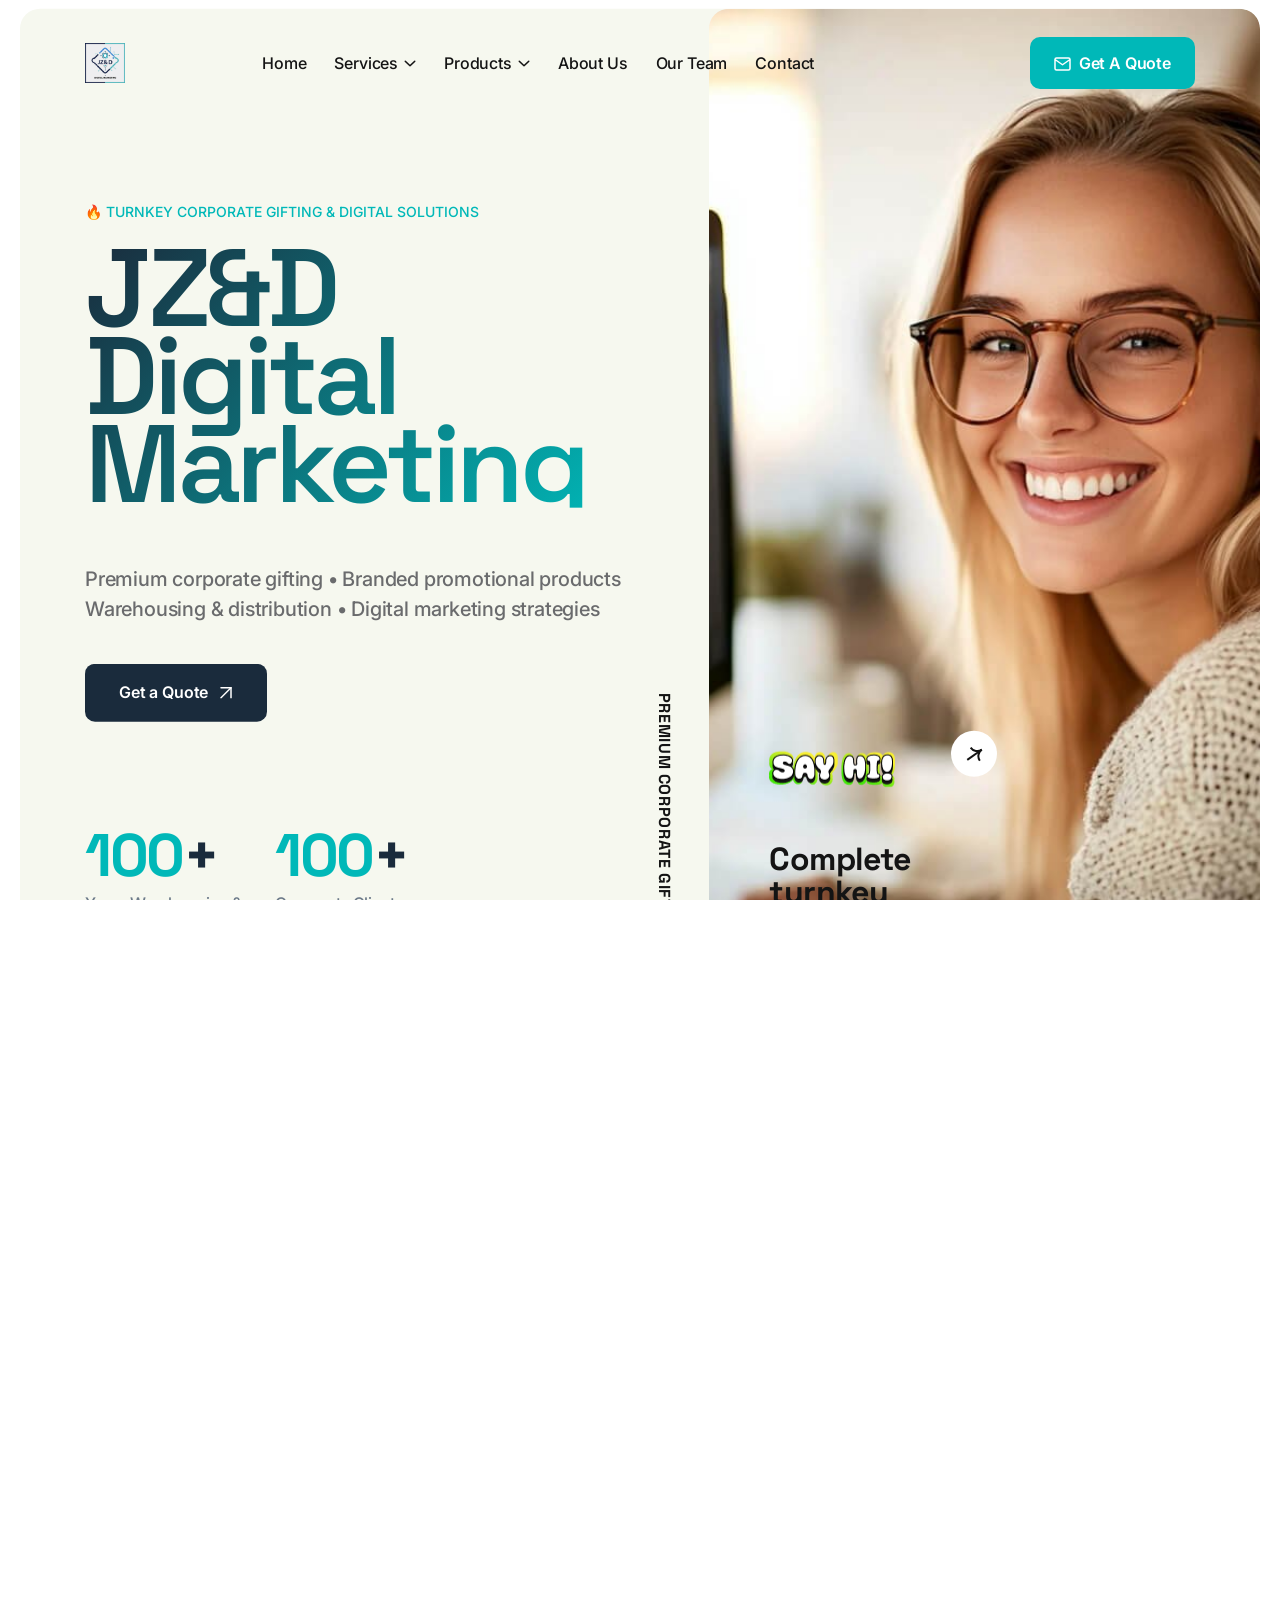
==== index.html @ aba7e771 "Initial commit - JZ&D Digital Marketing website" ====
<!DOCTYPE html>
<html class="no-js" lang="zxx">

<head>
    <meta charset="utf-8">
    <meta http-equiv="x-ua-compatible" content="ie=edge">
    <title>JZ&D Digital Marketing – Corporate Gifting & Digital Solutions</title>
    <meta name="description" content="JZ&D Digital Marketing offers turnkey corporate gifting, branded promotional products, warehousing & distribution, and digital marketing solutions. 35+ years experience serving Mastercard, BMW, Kuehne+Nagel and more.">
    <meta name="viewport" content="width=device-width, initial-scale=1">

    <!-- Place favicon.ico in the root directory -->
    <link rel="shortcut icon" type="image/x-icon" href="images/jzd-logo.jpg">

    <!-- CSS here -->
    <link rel="stylesheet" href="css/bootstrap.css">
    <link rel="stylesheet" href="css/slick.css">
    <link rel="stylesheet" href="css/swiper-bundle.css">
    <link rel="stylesheet" href="css/magnific-popup.css">
    <link rel="stylesheet" href="css/font-awesome-pro.css">
    <link rel="stylesheet" href="css/spacing.css">
    <link rel="stylesheet" href="css/atropos.min.css">
    <link rel="stylesheet" href="css/main.css">
    <!-- CSS here -->

   <style>
    /* JZ&D Brand Colors - Updated March 2026 */
    :root {
        --jzd-navy: #1A2B3C;
        --jzd-cyan: #00B8B8;
        --jzd-blue: #2B6F9E;
        --jzd-offwhite: #F5F8FA;
        --jzd-dark-navy: #0F1A24;
        --jzd-dark-teal: #006D77;
    }
    
    .dgm-why-icon span.display-4 {
        font-size: 3rem;
        color: var(--jzd-cyan) !important;
    }
    .dgm-process-number {
        background: linear-gradient(135deg, var(--jzd-navy) 0%, var(--jzd-cyan) 100%) !important;
        color: white !important;
        font-weight: bold;
    }
    .alert-light {
        background-color: var(--jzd-offwhite) !important;
        border-left: 4px solid var(--jzd-cyan) !important;
    }
    .text-primary {
        color: var(--jzd-cyan) !important;
    }
    .bg-primary {
        background: linear-gradient(135deg, var(--jzd-navy) 0%, var(--jzd-cyan) 100%) !important;
    }
    .team-contact {
        font-size: 0.9rem;
        color: var(--jzd-cyan) !important;
        font-weight: 500;
    }
    .jessie-highlight {
        border-left: 4px solid var(--jzd-cyan);
        padding-left: 1rem;
    }
    .badge.bg-primary {
        background: var(--jzd-cyan) !important;
        color: white !important;
    }
    .dgm-process-number span.h4 {
        color: white !important;
    }
</style>
</head>

<body class="tp-magic-cursor">

    <!-- Begin magic cursor -->
    <div id="magic-cursor">
        <div id="ball"></div>
    </div>
    <!-- End magic cursor -->

    <!-- preloader -->
    <!-- <div id="preloader">
        <div class="preloader">
            <span></span>
            <span></span>
        </div>
    </div> -->
    <!-- preloader end  -->

    <!-- back to top start -->
    <div class="back-to-top-wrapper">
        <button id="back_to_top" type="button" class="back-to-top-btn">
            <svg width="12" height="7" viewBox="0 0 12 7" fill="none" xmlns="http://www.w3.org/2000/svg">
                <path d="M11 6L6 1L1 6" stroke="currentColor" stroke-width="1.5" stroke-linecap="round" stroke-linejoin="round"></path>
            </svg>
        </button>
    </div>
    <!-- back to top end -->

    <!-- tp-offcanvus-area-start -->
    <div class="tp-offcanvas-area">
        <div class="tp-offcanvas-wrapper">
            <div class="tp-offcanvas-top d-flex align-items-center justify-content-between">
                <div class="tp-offcanvas-logo">
                    <a href="index.html">
                        <img class="logo-1" data-width="120" src="images/jzd-logo.jpg" alt="JZ&D Digital Marketing">
                        <img class="logo-2" data-width="120" src="images/jzd-logo.jpg" alt="JZ&D Digital Marketing">
                    </a>
                </div>
                <div class="tp-offcanvas-close">
                    <button class="tp-offcanvas-close-btn">
                        <svg width="37" height="38" viewBox="0 0 37 38" fill="none" xmlns="http://www.w3.org/2000/svg">
                            <path d="M9.19141 9.80762L27.5762 28.1924" stroke="currentColor" stroke-width="1.5" stroke-linecap="round" stroke-linejoin="round"></path>
                            <path d="M9.19141 28.1924L27.5762 9.80761" stroke="currentColor" stroke-width="1.5" stroke-linecap="round" stroke-linejoin="round"></path>
                        </svg>
                    </button>
                </div>
            </div>
            <div class="tp-offcanvas-main">
                <div class="tp-offcanvas-content d-none d-xl-block">
                    <h3 class="tp-offcanvas-title">Hello There!</h3>
                    <p>Welcome to JZ&D Digital Marketing – Your trusted partner for corporate gifting and digital solutions.</p>
                </div>
                <div class="tp-offcanvas-menu d-xl-none">
                    <nav></nav>
                </div>
                <div class="tp-offcanvas-gallery d-none d-xl-block">
                    <div class="row gx-2">
                        <div class="col-md-3 col-3">
                            <div class="tp-offcanvas-gallery-img fix">
                                <a class="popup-image" href="assets/img/offcanvas/offcanvas-1.jpg"><img src="images/offcanvas-1.jpg" alt=""></a>
                            </div>
                        </div>
                        <div class="col-md-3 col-3">
                            <div class="tp-offcanvas-gallery-img fix">
                                <a class="popup-image" href="assets/img/offcanvas/offcanvas-2.jpg"><img src="images/offcanvas-2.jpg" alt=""></a>
                            </div>
                        </div>
                        <div class="col-md-3 col-3">
                            <div class="tp-offcanvas-gallery-img fix">
                                <a class="popup-image" href="assets/img/offcanvas/offcanvas-3.jpg"><img src="images/offcanvas-3.jpg" alt=""></a>
                            </div>
                        </div>
                        <div class="col-md-3 col-3">
                            <div class="tp-offcanvas-gallery-img fix">
                                <a class="popup-image" href="assets/img/offcanvas/offcanvas-4.jpg"><img src="images/offcanvas-4.jpg" alt=""></a>
                            </div>
                        </div>
                    </div>
                </div>
                <div class="tp-offcanvas-contact">
                    <h3 class="tp-offcanvas-title sm">Contact Information</h3>
                    <ul>
                        <li><a href="tel:0764751443">Jessie Naidoo (Director): 076 475 1443</a></li>
                        <li><a href="tel:0680519853">Humza (Operations): 068 051 9853</a></li>
                        <li><a href="mailto:jzanddmarketing@gmail.com">jzanddmarketing@gmail.com</a></li>
                        <li><a href="mailto:jessien1965@gmail.com">jessien1965@gmail.com</a></li>
                    </ul>
                </div>
                <div class="tp-offcanvas-social">
                    <h3 class="tp-offcanvas-title sm">Follow Us</h3>
                    <ul>
                        <li>
                            <a href="#">
                                <svg width="16" height="16" viewBox="0 0 16 16" fill="none" xmlns="http://www.w3.org/2000/svg">
                                    <path d="M11.25 1.5H4.75C2.95507 1.5 1.5 2.95507 1.5 4.75V11.25C1.5 13.0449 2.95507 14.5 4.75 14.5H11.25C13.0449 14.5 14.5 13.0449 14.5 11.25V4.75C14.5 2.95507 13.0449 1.5 11.25 1.5Z" stroke="currentColor" stroke-width="1.5" stroke-linecap="round" stroke-linejoin="round"></path>
                                    <path d="M10.6016 7.5907C10.6818 8.13166 10.5894 8.68414 10.3375 9.16955C10.0856 9.65497 9.68711 10.0486 9.19862 10.2945C8.71014 10.5404 8.15656 10.6259 7.61663 10.5391C7.0767 10.4522 6.57791 10.1972 6.19121 9.81055C5.80451 9.42385 5.54959 8.92506 5.46271 8.38513C5.37583 7.8452 5.46141 7.29163 5.70728 6.80314C5.95315 6.31465 6.34679 5.91613 6.83221 5.66425C7.31763 5.41238 7.87011 5.31998 8.41107 5.4002C8.96287 5.48202 9.47372 5.73915 9.86817 6.1336C10.2626 6.52804 10.5197 7.0389 10.6016 7.5907Z" stroke="currentColor" stroke-width="1.5" stroke-linecap="round" stroke-linejoin="round"></path>
                                    <path d="M11.5742 4.42578H11.5842" stroke="currentColor" stroke-width="1.5" stroke-linecap="round" stroke-linejoin="round"></path>
                                </svg>
                            </a>
                        </li>
                        <li>
                            <a href="#">
                                <svg width="18" height="18" viewBox="0 0 18 18" fill="none" xmlns="http://www.w3.org/2000/svg">
                                    <path d="M2.50589 12.7494C4.57662 16.336 9.16278 17.5648 12.7494 15.4941C14.2113 14.65 15.2816 13.388 15.8962 11.9461C16.7895 9.85066 16.7208 7.37526 15.4941 5.25063C14.2674 3.12599 12.1581 1.82872 9.89669 1.55462C8.34063 1.366 6.71259 1.66183 5.25063 2.50589C1.66403 4.57662 0.435172 9.16278 2.50589 12.7494Z" stroke="currentColor" stroke-width="1.5"></path>
                                    <path d="M12.7127 15.4292C12.7127 15.4292 12.0086 10.4867 10.5011 7.87559C8.99362 5.26451 5.28935 2.57155 5.28935 2.57155M5.68449 15.6124C6.79553 12.2606 12.34 8.54524 16.3975 9.43537M12.311 2.4082C11.1953 5.72344 5.75732 9.38453 1.71875 8.58915" stroke="currentColor" stroke-width="1.5" stroke-linecap="round"></path>
                                </svg>
                            </a>
                        </li>
                        <li>
                            <a href="#">
                                <svg width="18" height="11" viewBox="0 0 18 11" fill="none" xmlns="http://www.w3.org/2000/svg">
                                    <path d="M1 5.5715H6.33342C7.62867 5.5715 8.61917 6.56199 8.61917 7.85725C8.61917 9.15251 7.62867 10.143 6.33342 10.143H1.76192C1.30477 10.143 1 9.83823 1 9.38108V1.76192C1 1.30477 1.30477 1 1.76192 1H5.5715C6.86676 1 7.85725 1.99049 7.85725 3.28575C7.85725 4.58101 6.86676 5.5715 5.5715 5.5715H1Z" stroke="currentColor" stroke-width="1.5" stroke-miterlimit="10"></path>
                                    <path d="M10.9062 7.09454H17.0016C17.0016 5.41832 15.6301 4.04688 13.9539 4.04688C12.2777 4.04688 10.9062 5.41832 10.9062 7.09454ZM10.9062 7.09454C10.9062 8.77076 12.2777 10.1422 13.9539 10.1422H15.2492" stroke="currentColor" stroke-width="1.5" stroke-miterlimit="10" stroke-linecap="round" stroke-linejoin="round"></path>
                                    <path d="M16.1125 1.44434H11.668" stroke="currentColor" stroke-width="1.2" stroke-miterlimit="10" stroke-linecap="round" stroke-linejoin="round"></path>
                                </svg>
                            </a>
                        </li>
                        <li>
                            <a href="#">
                                <svg width="18" height="14" viewBox="0 0 18 14" fill="none" xmlns="http://www.w3.org/2000/svg">
                                    <path d="M12.75 13H5.25C3 13 1.5 11.5 1.5 9.25V4.75C1.5 2.5 3 1 5.25 1H12.75C15 1 16.5 2.5 16.5 4.75V9.25C16.5 11.5 15 13 12.75 13Z" stroke="currentColor" stroke-width="1.5" stroke-miterlimit="10" stroke-linecap="round" stroke-linejoin="round"></path>
                                    <path d="M8.70676 5.14837L10.8006 6.40465C11.5543 6.90716 11.5543 7.66093 10.8006 8.16344L8.70676 9.41972C7.86923 9.92224 7.19922 9.50348 7.19922 8.5822V6.06964C7.19922 4.98086 7.86923 4.64585 8.70676 5.14837Z" fill="currentColor"></path>
                                </svg>
                            </a>
                        </li>
                    </ul>
                </div>
            </div>
        </div>
    </div>
    <div class="body-overlay"></div>
    <!-- tp-offcanvus-area-end -->

    <header>
        <!-- header area start -->
        <div id="header-sticky" class="tp-header-area tp-header-ptb tp-header-blur sticky-white-bg header-transparent tp-header-3-style">
            <div class="container container-1750">
                <div class="row align-items-center">
                    <div class="col-xl-1 col-lg-5 col-5">
                        <div class="tp-header-logo">
                            <a href="index.html"><img data-width="120" src="images/jzd-logo.jpg" alt="JZ&D Digital Marketing"></a>
                        </div>
                    </div>
                    <div class="col-xl-11 col-lg-7 col-7">
                        <div class="tp-header-box d-flex align-items-center justify-content-end justify-content-xl-between">
                            <div class="tp-header-menu tp-header-dropdown dropdown-white-bg d-none d-xl-flex">
                                <nav class="tp-mobile-menu-active">
                            <ul>
    <li class="">
        <a href="index.html">Home</a>
    </li>
    <li class="has-dropdown">
        <a href="services.html">Services</a>  <!-- Changed from # to services.html -->
        <ul class="tp-submenu submenu">
            <li><a href="services.html#corporate-gifting">Corporate Gifting</a></li>
            <li><a href="services.html#branded-merchandise">Custom Branded Merchandise</a></li>
            <li><a href="services.html#warehousing">Warehousing & Distribution</a></li>
            <li><a href="services.html#digital-marketing">Digital Marketing</a></li>
        </ul>
    </li>
    <li class="has-dropdown">
        <a href="products.html">Products</a>  <!-- Changed from # to products.html -->
        <ul class="tp-submenu submenu">
            <li><a href="products.html">Corporate Gift Hampers</a></li>
            <li><a href="products.html">Branded Promotional Products</a></li>
            <li><a href="products.html">Employee Appreciation Gifts</a></li>
            <li><a href="products.html">Conference & Events Gifts</a></li>
            <li><a href="products.html">Holiday Corporate Gifts</a></li>
            <li><a href="products.html">Executive Gifts</a></li>
        </ul>
    </li>
    <li class="">
        <a href="about.html">About Us</a>  <!-- Changed from # to about.html -->
    </li>
    <li class="">
        <a href="team.html">Our Team</a>  <!-- Changed from # to team.html -->
    </li>
    <li class="">
        <a href="contact.html">Contact</a>  <!-- Changed from # to contact.html -->
    </li>
</ul>
                                </nav>
                            </div>
                            <div class="tp-header-btn d-none d-md-flex">
                                <a class="tp-btn-yellow-green green-solid" href="#contact">
                                    <i>
                                        <svg width="17" height="14" viewBox="0 0 17 14" fill="none" xmlns="http://www.w3.org/2000/svg">
                                            <path d="M16 2.5C16 1.675 15.325 1 14.5 1H2.5C1.675 1 1 1.675 1 2.5M16 2.5V11.5C16 12.325 15.325 13 14.5 13H2.5C1.675 13 1 12.325 1 11.5V2.5M16 2.5L8.5 7.75L1 2.5" stroke="currentcolor" stroke-width="1.5" stroke-linecap="round" stroke-linejoin="round"></path>
                                        </svg>
                                    </i>
                                    <span>
                                        <span class="text-1">Get a Quote</span>
                                        <span class="text-2">Get a Quote</span>
                                    </span>
                                </a>
                            </div>
                            <div class="tp-header-bar ml-15 d-xl-none">
                                <button class="tp-offcanvas-open-btn">
                                    <i></i>
                                    <i></i>
                                    <i></i>
                                </button>
                            </div>
                        </div>
                    </div>
                </div>
            </div>
        </div>
        <!-- header area end -->
    </header>

    <div id="smooth-wrapper">
        <div id="smooth-content" class="body-padding">

            <main>

                <!-- hero area start -->
                <div class="dgm-hero-top pt-20">
                    <div class="dgm-hero-ptb grey-bg-2 fix z-index-1 p-relative">
                        <div class="dgm-hero-bg" data-background="assets/img/home-03/hero/hero-bg-shape.png"></div>
                        <div class="dgm-hero-rotate-text">
                            <span>Premium Corporate Gifting</span>
                        </div>
                        <div class="dgm-hero-social-box">
                            <div class="dgm-hero-social-text">
                                <span>Follow</span>
                            </div>
                            <div class="dgm-hero-social">
                                <a href="#">
                                    <span>
                                        <svg width="18" height="18" viewBox="0 0 18 18" fill="none" xmlns="http://www.w3.org/2000/svg">
                                            <path d="M9 0C4.02948 0 0 4.02948 0 9C0 13.2206 2.90592 16.7623 6.82596 17.735V11.7504H4.97016V9H6.82596V7.81488C6.82596 4.75164 8.21232 3.3318 11.2198 3.3318C11.79 3.3318 12.7739 3.44376 13.1764 3.55536V6.04836C12.964 6.02604 12.595 6.01488 12.1367 6.01488C10.661 6.01488 10.0908 6.57396 10.0908 8.02728V9H13.0306L12.5255 11.7504H10.0908V17.9341C14.5472 17.3959 18.0004 13.6015 18.0004 9C18 4.02948 13.9705 0 9 0Z" fill="currentColor"></path>
                                        </svg>
                                    </span>
                                </a>
                                <a href="#">
                                    <span>
                                        <svg width="18" height="16" viewBox="0 0 18 16" fill="none" xmlns="http://www.w3.org/2000/svg">
                                            <path d="M13.7447 0.427734H16.2748L10.7473 6.74535L17.25 15.3422H12.1584L8.17053 10.1283L3.60746 15.3422H1.07582L6.98808 8.58481L0.75 0.427734H5.97083L9.57555 5.19348L13.7447 0.427734ZM12.8567 13.8278H14.2587L5.20905 1.86258H3.7046L12.8567 13.8278Z" fill="currentColor"></path>
                                        </svg>
                                    </span>
                                </a>
                                <a href="#">
                                    <span>
                                        <svg width="18" height="18" viewBox="0 0 18 18" fill="none" xmlns="http://www.w3.org/2000/svg">
                                            <path d="M9 1.6207C11.4047 1.6207 11.6895 1.63125 12.6352 1.67344C13.5141 1.71211 13.9887 1.85977 14.3051 1.98281C14.7234 2.14453 15.0258 2.34141 15.3387 2.6543C15.6551 2.9707 15.8484 3.26953 16.0102 3.68789C16.1332 4.0043 16.2809 4.48242 16.3195 5.35781C16.3617 6.30703 16.3723 6.5918 16.3723 8.99297C16.3723 11.3977 16.3617 11.6824 16.3195 12.6281C16.2809 13.507 16.1332 13.9816 16.0102 14.298C15.8484 14.7164 15.6516 15.0187 15.3387 15.3316C15.0223 15.648 14.7234 15.8414 14.3051 16.0031C13.9887 16.1262 13.5105 16.2738 12.6352 16.3125C11.6859 16.3547 11.4012 16.3652 9 16.3652C6.59531 16.3652 6.31055 16.3547 5.36484 16.3125C4.48594 16.2738 4.01133 16.1262 3.69492 16.0031C3.27656 15.8414 2.97422 15.6445 2.66133 15.3316C2.34492 15.0152 2.15156 14.7164 1.98984 14.298C1.8668 13.9816 1.71914 13.5035 1.68047 12.6281C1.63828 11.6789 1.62773 11.3941 1.62773 8.99297C1.62773 6.58828 1.63828 6.30351 1.68047 5.35781C1.71914 4.47891 1.8668 4.0043 1.98984 3.68789C2.15156 3.26953 2.34844 2.96719 2.66133 2.6543C2.97773 2.33789 3.27656 2.14453 3.69492 1.98281C4.01133 1.85977 4.48945 1.71211 5.36484 1.67344C6.31055 1.63125 6.59531 1.6207 9 1.6207ZM9 0C6.55664 0 6.25078 0.0105469 5.29102 0.0527344C4.33477 0.0949219 3.67734 0.249609 3.10781 0.471094C2.51367 0.703125 2.01094 1.00898 1.51172 1.51172C1.00898 2.01094 0.703125 2.51367 0.471094 3.1043C0.249609 3.67734 0.0949219 4.33125 0.0527344 5.2875C0.0105469 6.25078 0 6.55664 0 9C0 11.4434 0.0105469 11.7492 0.0527344 12.709C0.0949219 13.6652 0.249609 14.3227 0.471094 14.8922C0.703125 15.4863 1.00898 15.9891 1.51172 16.4883C2.01094 16.9875 2.51367 17.2969 3.1043 17.5254C3.67734 17.7469 4.33125 17.9016 5.2875 17.9437C6.24727 17.9859 6.55312 17.9965 8.99648 17.9965C11.4398 17.9965 11.7457 17.9859 12.7055 17.9437C13.6617 17.9016 14.3191 17.7469 14.8887 17.5254C15.4793 17.2969 15.982 16.9875 16.4813 16.4883C16.9805 15.9891 17.2898 15.4863 17.5184 14.8957C17.7398 14.3227 17.8945 13.6687 17.9367 12.7125C17.9789 11.7527 17.9895 11.4469 17.9895 9.00352C17.9895 6.56016 17.9789 6.2543 17.9367 5.29453C17.8945 4.33828 17.7398 3.68086 17.5184 3.11133C17.2969 2.51367 16.991 2.01094 16.4883 1.51172C15.9891 1.0125 15.4863 0.703125 14.8957 0.474609C14.3227 0.253125 13.6688 0.0984375 12.7125 0.05625C11.7492 0.0105469 11.4434 0 9 0Z" fill="currentColor"></path>
                                            <path d="M9 4.37695C6.44766 4.37695 4.37695 6.44766 4.37695 9C4.37695 11.5523 6.44766 13.623 9 13.623C11.5523 13.623 13.623 11.5523 13.623 9C13.623 6.44766 11.5523 4.37695 9 4.37695ZM9 11.9988C7.34414 11.9988 6.00117 10.6559 6.00117 9C6.00117 7.34414 7.34414 6.00117 9 6.00117C10.6559 6.00117 11.9988 7.34414 11.9988 9C11.9988 10.6559 10.6559 11.9988 9 11.9988Z" fill="currentColor"></path>
                                            <path d="M14.8852 4.19411C14.8852 4.79177 14.4 5.27341 13.8059 5.27341C13.2082 5.27341 12.7266 4.78825 12.7266 4.19411C12.7266 3.59645 13.2117 3.11481 13.8059 3.11481C14.4 3.11481 14.8852 3.59997 14.8852 4.19411Z" fill="currentColor"></path>
                                        </svg>
                                    </span>
                                </a>
                            </div>
                        </div>
                        <div class="container container-1430">
                            <div class="row">
                                <div class="col-lg-6">
                                    <div class="dgm-hero-content mb-120">
                                        <span class="dgm-hero-subtitle tp_fade_anim" data-delay=".3">🔥 TURNKEY CORPORATE GIFTING & DIGITAL SOLUTIONS</span>
                                        <h4 class="dgm-hero-title tp_fade_anim" data-delay=".5">
                                            JZ&D Digital <br> Marketing
                                        </h4>
                                        <p class="tp_fade_anim mt-3" data-delay=".6">
                                            Premium corporate gifting • Branded promotional products <br> Warehousing & distribution • Digital marketing strategies
                                        </p>
                                        <div class="tp_fade_anim" data-delay=".7">
                                            <a class="tp-btn-black-square" href="#contact">
                                                <span>
                                                    <span class="text-1">Get a Quote</span>
                                                    <span class="text-2">Get a Quote</span>
                                                </span>
                                                <i>
                                                    <svg width="12" height="12" viewBox="0 0 12 12" fill="none" xmlns="http://www.w3.org/2000/svg">
                                                        <path d="M1 11L11 1" stroke="currentcolor" stroke-width="1.5" stroke-linecap="round" stroke-linejoin="round"></path>
                                                        <path d="M1 1H11V11" stroke="currentcolor" stroke-width="1.5" stroke-linecap="round" stroke-linejoin="round"></path>
                                                    </svg>
                                                    <svg width="12" height="12" viewBox="0 0 12 12" fill="none" xmlns="http://www.w3.org/2000/svg">
                                                        <path d="M1 11L11 1" stroke="currentcolor" stroke-width="1.5" stroke-linecap="round" stroke-linejoin="round"></path>
                                                        <path d="M1 1H11V11" stroke="currentcolor" stroke-width="1.5" stroke-linecap="round" stroke-linejoin="round"></path>
                                                    </svg>
                                                </i>
                                            </a>
                                        </div>
                                    </div>
                                    <div class="dgm-hero-funfact-wrap">
                                        <div class="row">
                                            <div class="col-xl-4 col-lg-6 col-md-4 col-sm-6">
                                                <div class="dgm-hero-funfact tp_fade_anim mb-40" data-delay=".7">
                                                    <span><i class="purecounter">35</i>+</span>
                                                    <p>Years Warehousing & <br> Distribution Experience</p>
                                                </div>
                                            </div>
                                            <div class="col-xl-4 col-lg-6 col-md-4 col-sm-6">
                                                <div class="dgm-hero-funfact tp_fade_anim mb-40" data-delay=".9">
                                                    <span><i class="purecounter">100</i>+</span>
                                                    <p>Corporate Clients <br> Served Worldwide</p>
                                                </div>
                                            </div>
                                        </div>
                                    </div>
                                </div>
                            </div>
                        </div>
                        <div class="dgm-hero-thumb anim-zoomin-wrap">
                            <div class="anim-zoomin">
                                <img src="images/hero-gift.png" alt="Corporate Gifting" onerror="this.src='images/hero-img.png'">
                            </div>
                            <div class="dgm-hero-text-box" data-background="assets/img/home-03/hero/hero-text-shape.png">
                                <img src="images/hi-shape.png" alt="">
                                <p>Complete turnkey solutions for your brand.</p>
                                <a class="dgm-hero-arrow" href="#contact">
                                    <span>
                                        <svg width="25" height="24" viewBox="0 0 25 24" fill="none" xmlns="http://www.w3.org/2000/svg">
                                            <path d="M5.23804 17.2178L18.2428 8.11173" stroke="#141414" stroke-width="2" stroke-miterlimit="10"></path>
                                            <path d="M8.62744 5.00098C11.1637 8.6231 16.1444 9.50353 19.7634 6.96947" stroke="#141414" stroke-width="2" stroke-miterlimit="10"></path>
                                            <path d="M19.7642 6.96914C16.1452 9.5032 15.2691 14.4847 17.8053 18.1068" stroke="#141414" stroke-width="2" stroke-miterlimit="10"></path>
                                        </svg>
                                    </span>
                                </a>
                            </div>
                        </div>
                    </div>
                </div>
                <!-- hero area end -->

                <!-- about area start -->
                <div id="about" class="dgm-about-area pt-120 pb-120">
                    <div class="container container-1230">
                        <div class="row">
                            <div class="col-lg-6">
                                <div class="dgm-about-thumb-wrap p-relative">
                                    <img class="tp_fade_anim" data-delay=".3" data-fade-from="left" src="images/about-gifting.jpg" alt="Corporate Gifting" onerror="this.src='images/about-1.jpg'">
                                    <img class="dgm-about-thumb-1 tp_fade_anim" data-speed="1.1" data-delay=".5" src="images/about-warehouse.jpg" alt="Warehousing" onerror="this.src='images/about-2.jpg'">
                                </div>
                            </div>
                            <div class="col-lg-6">
                                <div class="dgm-about-right">
                                    <div class="dgm-about-title-box z-index-1 mb-35">
                                        <span class="tp-section-subtitle subtitle-black mb-15 tp_fade_anim" data-delay=".3">About JZ&D</span>
                                        <h4 class="tp-section-title-grotesk tp_fade_anim" data-delay=".5">
                                            Complete turnkey
                                            <span class="p-relative">
                                                solutions
                                                <span class="tp-section-title-shape">
                                                    <svg width="280" height="15" viewBox="0 0 280 15" fill="none" xmlns="http://www.w3.org/2000/svg">
                                                        <path d="M157.643 0.463566C152.553 0.665187 132.813 1.06843 113.879 1.37086C64.4049 2.12693 43.5474 2.7822 26.6628 3.94151C13.5027 4.8488 1.02542 6.15933 0.342587 6.71379C0.218435 6.8146 0.094283 8.07472 0.0322071 9.48606C-0.0919446 11.7543 0.094283 12.1575 1.45995 12.964C2.32901 13.4681 3.50846 13.9721 4.00506 14.1233C4.87413 14.3753 38.5193 12.8632 46.527 12.2079C50.0654 11.9559 159.009 10.847 185.577 10.7966C195.137 10.7966 217.36 11.099 234.927 11.5023C252.495 11.9055 268.386 12.1575 270.186 12.1071C274.656 12.0063 278.629 10.2421 278.815 8.32675C278.877 7.16743 278.691 6.96581 277.263 6.91541C275.711 6.865 275.711 6.8146 277.636 6.46176C280.305 5.95771 280.615 5.65528 279.063 4.94961C277.573 4.29435 277.325 3.43746 278.691 3.43746C279.187 3.43746 279.622 3.18544 279.622 2.93341C279.622 2.63098 279.312 2.42936 278.877 2.42936C278.505 2.42936 276.891 1.92531 275.339 1.32045L272.483 0.211542L219.719 0.161136C190.729 0.110732 162.795 0.261946 157.643 0.463566ZM200.475 2.47977C200.848 2.68139 204.572 2.88301 208.855 2.88301C213.139 2.93341 221.209 3.13503 226.857 3.38706C235.858 3.7903 234.865 3.8407 218.788 3.63908C208.731 3.53827 192.281 3.43746 182.225 3.43746C172.169 3.43746 164.099 3.33665 164.223 3.23584C164.409 3.08463 171.3 2.93341 179.556 2.88301C187.812 2.7822 194.888 2.58058 195.323 2.32855C196.254 1.87491 199.544 1.92531 200.475 2.47977ZM264.538 3.28625C263.296 3.38706 261.31 3.38706 260.192 3.28625C259.137 3.18544 260.192 3.08463 262.551 3.08463C264.972 3.08463 265.841 3.18544 264.538 3.28625ZM128.095 3.63908C127.971 3.73989 113.631 3.89111 96.1877 3.99192C78.8065 4.14313 68.8744 4.09273 74.1508 3.94151C85.2624 3.58868 128.467 3.33665 128.095 3.63908ZM159.009 3.73989C158.822 3.89111 158.264 3.94151 157.829 3.7903C157.332 3.63908 157.519 3.48787 158.202 3.48787C158.884 3.43746 159.257 3.58868 159.009 3.73989ZM268.759 7.01622C269.193 7.36905 267.393 7.46986 263.172 7.41946C259.758 7.31865 247.591 7.31865 236.169 7.36905C224.747 7.41946 213.822 7.36905 211.959 7.26824C206.435 6.91541 176.576 6.865 154.229 7.11703C131.261 7.41946 129.833 7.16743 150.815 6.51217C169.624 5.90731 267.952 6.36095 268.759 7.01622ZM118.845 7.52027C100.099 7.92351 80.7929 7.92351 85.3245 7.46986C87.1867 7.26824 98.7949 7.11703 111.086 7.11703C132.999 7.16743 133.185 7.16743 118.845 7.52027ZM200.786 7.97391C200.786 8.22594 200.351 8.32675 199.854 8.17553C199.358 7.97391 198.923 7.77229 198.923 7.67148C198.923 7.57067 199.358 7.46986 199.854 7.46986C200.351 7.46986 200.786 7.67148 200.786 7.97391ZM202.648 7.97391C202.648 8.22594 202.338 8.47796 201.965 8.47796C201.655 8.47796 201.531 8.22594 201.717 7.97391C201.903 7.67148 202.213 7.46986 202.4 7.46986C202.524 7.46986 202.648 7.67148 202.648 7.97391ZM207.304 7.97391C207.49 8.22594 207.242 8.47796 206.745 8.47796C206.186 8.47796 205.752 8.22594 205.752 7.97391C205.752 7.67148 206 7.46986 206.31 7.46986C206.683 7.46986 207.117 7.67148 207.304 7.97391ZM266.276 8.47796C267.393 8.8812 267.393 8.93161 265.965 8.8812C265.096 8.8812 263.606 8.67958 262.551 8.47796L260.689 8.07472H262.862C264.041 8.07472 265.593 8.22594 266.276 8.47796ZM122.694 8.8308C113.383 8.93161 98.2983 8.93161 89.1732 8.8308C80.048 8.78039 87.6833 8.72999 106.12 8.72999C124.556 8.72999 132.006 8.78039 122.694 8.8308ZM5.86734 10.4942C5.86734 10.7462 4.9362 10.9982 3.88091 10.9478C2.14279 10.9478 2.01864 10.847 3.07393 10.4942C4.81205 9.8893 5.86734 9.8893 5.86734 10.4942ZM15.7374 10.1917C15.6133 10.2925 13.3785 10.4942 10.8334 10.6454C7.79169 10.847 6.4881 10.7966 7.10886 10.4942C7.97792 10.0405 16.3582 9.73809 15.7374 10.1917ZM258.392 11.351C257.461 11.4519 255.785 11.4519 254.667 11.351C253.55 11.2502 254.295 11.1494 256.344 11.1494C258.392 11.1494 259.323 11.2502 258.392 11.351Z" fill="url(#paint0_linear_5012_164)"></path>
                                                        <defs>
                                                         <linearGradient id="paint0_linear_5012_164" x1="53.5" y1="18.1094" x2="56.4335" y2="31.6184" gradientUnits="userSpaceOnUse">
    <stop offset="1" stop-color="#1A2B3C"></stop>
    <stop offset="1" stop-color="#00B8B8"></stop>
</linearGradient>
                                                        </defs>
                                                    </svg>
                                                </span>
                                            </span>
                                            for your brand
                                        </h4>
                                    </div>
                                    <div class="dgm-about-content">
                                        <div class="tp_fade_anim" data-delay=".3">
                                            <p class="mb-4">
                                                We at JZ&D DIGITAL MARKETING (PTY) LTD, offer a turnkey solution to our clients. We pride ourselves on ensuring that our clients' needs are met with optimized and efficient options and solutions.
                                            </p>
                                            <p class="mb-4">
                                                We are a promotional company that supplies your corporate gifting with distinct branding. Our wide range of products from A to Z meets with the finest quality. We have positioned ourselves to meet the necessary requirements of large corporations to media or small entrepreneurial companies.
                                            </p>
                                            <p class="mb-4">
                                                We pride ourselves on helping our clients succeed in the digital world by delivering innovative marketing strategies, creative designs and data-driven solutions that produce measurable results.
                                            </p>
                                            <p class="fw-bold">
                                                Our intention is to become a trusted digital partner for worldwide businesses, known for our creativity, innovation, and delivering real growth to our clients.
                                            </p>
                                        </div>
                                        <div class="tp_fade_anim" data-delay=".5">
                                            <a class="tp-btn-yellow-green green-solid btn-60 mb-50" href="#contact">
                                                <span>
                                                    <span class="text-1">Get in Touch</span>
                                                    <span class="text-2">Get in Touch</span>
                                                </span>
                                                <i>
                                                    <svg width="12" height="12" viewBox="0 0 12 12" fill="none" xmlns="http://www.w3.org/2000/svg">
                                                        <path d="M1 11L11 1M11 1H1M11 1V11" stroke="currentcolor" stroke-width="1.5" stroke-linecap="round" stroke-linejoin="round"></path>
                                                    </svg>
                                                    <svg width="12" height="12" viewBox="0 0 12 12" fill="none" xmlns="http://www.w3.org/2000/svg">
                                                        <path d="M1 11L11 1M11 1H1M11 1V11" stroke="currentcolor" stroke-width="1.5" stroke-linecap="round" stroke-linejoin="round"></path>
                                                    </svg>
                                                </i>
                                            </a>
                                        </div>
                                    </div>
                                </div>
                            </div>
                        </div>
                    </div>
                </div>
                <!-- about area end -->

                <!-- services area start -->
                <div id="services" class="dgm-service-area dgm-service-radius pt-120 black-bg-5 z-index-1">
                    <div class="container container-1230">
                        <div class="row">
                            <div class="col-xl-7">
                                <div class="dgm-service-title-box z-index-1 mb-60">
                                    <span class="tp-section-subtitle subtitle-grey mb-15 text-white tp_fade_anim" data-delay=".3">Our Services</span>
                                    <h4 class="tp-section-title-grotesk text-white tp_fade_anim" data-delay=".5">
                                        Complete solutions for
                                        <span class="p-relative">
                                            your business
                                            <span class="tp-section-title-shape">
                                                <svg width="231" height="15" viewBox="0 0 231 15" fill="none" xmlns="http://www.w3.org/2000/svg">
                                                    <path d="M130.373 0.9726C126.192 1.17422 109.977 1.57746 94.4246 1.87989C53.7849 2.63597 36.6519 3.29123 22.7824 4.45055C11.9723 5.35784 1.72317 6.66837 1.16227 7.22282C1.06029 7.32363 0.958306 8.58376 0.907315 9.9951C0.805333 12.2633 0.958306 12.6666 2.08011 13.473C2.79398 13.9771 3.76281 14.4811 4.17073 14.6324C4.88461 14.8844 32.5217 13.3722 39.0995 12.717C42.006 12.4649 131.495 11.356 153.319 11.3056C161.172 11.3056 179.426 11.6081 193.857 12.0113C208.287 12.4145 221.341 12.6666 222.82 12.6162C226.491 12.5153 229.755 10.7512 229.907 8.83578C229.958 7.67647 229.805 7.47485 228.633 7.42444C227.358 7.37404 227.358 7.32363 228.939 6.9708C231.131 6.46675 231.386 6.16432 230.111 5.45865C228.888 4.80338 228.684 3.9465 229.805 3.9465C230.213 3.9465 230.57 3.69447 230.57 3.44245C230.57 3.14002 230.315 2.9384 229.958 2.9384C229.653 2.9384 228.327 2.43435 227.052 1.82949L224.706 0.720575L181.364 0.670169C157.551 0.619765 134.605 0.77098 130.373 0.9726ZM165.557 2.9888C165.863 3.19042 168.922 3.39204 172.441 3.39204C175.959 3.44245 182.588 3.64407 187.228 3.89609C194.622 4.29933 193.806 4.34974 180.599 4.14812C172.339 4.04731 158.826 3.9465 150.566 3.9465C142.305 3.9465 135.676 3.84569 135.778 3.74488C135.931 3.59366 141.591 3.44245 148.373 3.39204C155.155 3.29123 160.968 3.08961 161.325 2.83759C162.09 2.38394 164.792 2.43435 165.557 2.9888ZM218.18 3.79528C217.16 3.89609 215.528 3.89609 214.61 3.79528C213.743 3.69447 214.61 3.59366 216.548 3.59366C218.537 3.59366 219.25 3.69447 218.18 3.79528ZM106.102 4.14812C106 4.24893 94.2207 4.40014 79.8922 4.50095C65.6148 4.65217 57.4562 4.60176 61.7905 4.45055C70.9178 4.09771 106.407 3.84569 106.102 4.14812ZM131.495 4.24893C131.342 4.40014 130.883 4.45055 130.526 4.29933C130.118 4.14812 130.271 3.9969 130.832 3.9969C131.393 3.9465 131.699 4.09771 131.495 4.24893ZM221.647 7.52525C222.004 7.87809 220.525 7.9789 217.058 7.92849C214.253 7.82768 204.259 7.82768 194.877 7.87809C185.494 7.92849 176.52 7.87809 174.99 7.77728C170.452 7.42444 145.925 7.37404 127.569 7.62606C108.702 7.92849 107.529 7.67647 124.764 7.0212C140.214 6.41634 220.984 6.86999 221.647 7.52525ZM98.5039 8.0293C83.1047 8.43254 67.2465 8.43254 70.9688 7.9789C72.4985 7.77728 82.0338 7.62606 92.13 7.62606C110.13 7.67647 110.283 7.67647 98.5039 8.0293ZM165.812 8.48295C165.812 8.73497 165.455 8.83578 165.047 8.68457C164.639 8.48295 164.282 8.28133 164.282 8.18052C164.282 8.07971 164.639 7.9789 165.047 7.9789C165.455 7.9789 165.812 8.18052 165.812 8.48295ZM167.342 8.48295C167.342 8.73497 167.087 8.987 166.781 8.987C166.526 8.987 166.424 8.73497 166.577 8.48295C166.73 8.18052 166.985 7.9789 167.138 7.9789C167.24 7.9789 167.342 8.18052 167.342 8.48295ZM171.166 8.48295C171.319 8.73497 171.115 8.987 170.707 8.987C170.248 8.987 169.891 8.73497 169.891 8.48295C169.891 8.18052 170.095 7.9789 170.35 7.9789C170.656 7.9789 171.013 8.18052 171.166 8.48295ZM219.607 8.987C220.525 9.39024 220.525 9.44064 219.352 9.39024C218.638 9.39024 217.415 9.18862 216.548 8.987L215.018 8.58376H216.803C217.772 8.58376 219.046 8.73497 219.607 8.987ZM101.665 9.33983C94.0167 9.44064 81.6259 9.44064 74.1303 9.33983C66.6346 9.28943 72.9065 9.23902 88.0508 9.23902C103.195 9.23902 109.314 9.28943 101.665 9.33983ZM5.70046 11.0032C5.70046 11.2552 4.9356 11.5072 4.06875 11.4568C2.64101 11.4568 2.53902 11.356 3.40587 11.0032C4.83361 10.3983 5.70046 10.3983 5.70046 11.0032ZM13.808 10.7008C13.706 10.8016 11.8704 11.0032 9.77973 11.1544C7.28118 11.356 6.21037 11.3056 6.72028 11.0032C7.43415 10.5496 14.3179 10.2471 13.808 10.7008ZM213.131 11.8601C212.367 11.9609 210.99 11.9609 210.072 11.8601C209.154 11.7593 209.766 11.6585 211.449 11.6585C213.131 11.6585 213.896 11.7593 213.131 11.8601Z" fill="url(#paint0_linear_5012_165)"></path>
                                                    <defs>
                                                     <linearGradient id="paint0_linear_5012_164" x1="53.5" y1="18.1094" x2="56.4335" y2="31.6184" gradientUnits="userSpaceOnUse">
    <stop offset="1" stop-color="#1A2B3C"></stop>
    <stop offset="1" stop-color="#00B8B8"></stop>
</linearGradient>
                                                    </defs>
                                                </svg>
                                            </span>
                                        </span>
                                    </h4>
                                </div>
                            </div>
                        </div>
                        <div class="dgm-service-wrap">
                            <div class="row">
                                <div class="col-xl-12">
                                    <!-- Service 01: Corporate Gifting -->
                                    <div id="corporate-gifting" class="dgm-service-item p-relative tp_fade_anim">
                                        <div class="dgm-service-bg">
                                            <img src="images/service-bg.jpg" alt="">
                                        </div>
                                        <div class="row align-items-center">
                                            <div class="col-lg-5">
                                                <div class="dgm-service-content-left d-inline-flex align-items-center">
                                                    <span>01</span>
                                                    <h4 class="dgm-service-title-sm"><a href="#">Corporate <br> Gifting</a>
                                                    </h4>
                                                </div>
                                            </div>
                                            <div class="col-lg-7">
                                                <div class="dgm-service-content-right d-flex align-items-center justify-content-between">
                                                    <p>Premium corporate gift hampers, branded promotional products, employee appreciation gifts, conference & events gifts, and executive gifts.</p>
                                                    <a class="dgm-service-link" href="#">
                                                        <span>
                                                            <svg width="14" height="14" viewBox="0 0 14 14" fill="none" xmlns="http://www.w3.org/2000/svg">
                                                                <path d="M0.880859 13L12.8809 1M12.8809 1H0.880859M12.8809 1V13" stroke="currentcolor" stroke-width="1.5" stroke-linecap="round" stroke-linejoin="round"></path>
                                                            </svg>
                                                            <svg width="14" height="14" viewBox="0 0 14 14" fill="none" xmlns="http://www.w3.org/2000/svg">
                                                                <path d="M0.880859 13L12.8809 1M12.8809 1H0.880859M12.8809 1V13" stroke="currentcolor" stroke-width="1.5" stroke-linecap="round" stroke-linejoin="round"></path>
                                                            </svg>
                                                        </span>
                                                    </a>
                                                </div>
                                            </div>
                                        </div>
                                    </div>
                                    <!-- Service 02: Custom Branded Merchandise -->
                                    <div id="branded-merchandise" class="dgm-service-item p-relative tp_fade_anim">
                                        <div class="dgm-service-bg">
                                            <img src="images/service-bg.jpg" alt="">
                                        </div>
                                        <div class="row align-items-center">
                                            <div class="col-lg-5">
                                                <div class="dgm-service-content-left d-inline-flex align-items-center">
                                                    <span>02</span>
                                                    <h4 class="dgm-service-title-sm"><a href="#">Custom Branded <br> Merchandise</a></h4>
                                                </div>
                                            </div>
                                            <div class="col-lg-7">
                                                <div class="dgm-service-content-right d-flex align-items-center justify-content-between">
                                                    <p>Logo printing, engraving, and personalized packaging to ensure every gift reflects your brand identity. Products A to Z with finest quality.</p>
                                                    <a class="dgm-service-link" href="#">
                                                        <span>
                                                            <svg width="14" height="14" viewBox="0 0 14 14" fill="none" xmlns="http://www.w3.org/2000/svg">
                                                                <path d="M0.880859 13L12.8809 1M12.8809 1H0.880859M12.8809 1V13" stroke="currentcolor" stroke-width="1.5" stroke-linecap="round" stroke-linejoin="round"></path>
                                                            </svg>
                                                            <svg width="14" height="14" viewBox="0 0 14 14" fill="none" xmlns="http://www.w3.org/2000/svg">
                                                                <path d="M0.880859 13L12.8809 1M12.8809 1H0.880859M12.8809 1V13" stroke="currentcolor" stroke-width="1.5" stroke-linecap="round" stroke-linejoin="round"></path>
                                                            </svg>
                                                        </span>
                                                    </a>
                                                </div>
                                            </div>
                                        </div>
                                    </div>
                                    <!-- Service 03: Warehousing & Distribution -->
                                    <div id="warehousing" class="dgm-service-item p-relative tp_fade_anim">
                                        <div class="dgm-service-bg">
                                            <img src="images/service-bg.jpg" alt="">
                                        </div>
                                        <div class="row align-items-center">
                                            <div class="col-lg-5">
                                                <div class="dgm-service-content-left d-inline-flex align-items-center">
                                                    <span>03</span>
                                                    <h4 class="dgm-service-title-sm"><a href="#">Warehousing & <br> Distribution</a></h4>
                                                </div>
                                            </div>
                                            <div class="col-lg-7">
                                                <div class="dgm-service-content-right d-flex align-items-center justify-content-between">
                                                    <p>35 years of experience. Complete turnkey solution for supply, storage, and distribution. WSM systems with full tracking capabilities.</p>
                                                    <a class="dgm-service-link" href="#">
                                                        <span>
                                                            <svg width="14" height="14" viewBox="0 0 14 14" fill="none" xmlns="http://www.w3.org/2000/svg">
                                                                <path d="M0.880859 13L12.8809 1M12.8809 1H0.880859M12.8809 1V13" stroke="currentcolor" stroke-width="1.5" stroke-linecap="round" stroke-linejoin="round"></path>
                                                            </svg>
                                                            <svg width="14" height="14" viewBox="0 0 14 14" fill="none" xmlns="http://www.w3.org/2000/svg">
                                                                <path d="M0.880859 13L12.8809 1M12.8809 1H0.880859M12.8809 1V13" stroke="currentcolor" stroke-width="1.5" stroke-linecap="round" stroke-linejoin="round"></path>
                                                            </svg>
                                                        </span>
                                                    </a>
                                                </div>
                                            </div>
                                        </div>
                                    </div>
                                    <!-- Service 04: Digital Marketing -->
                                    <div id="digital-marketing" class="dgm-service-item p-relative tp_fade_anim">
                                        <div class="dgm-service-bg">
                                            <img src="images/service-bg.jpg" alt="">
                                        </div>
                                        <div class="row align-items-center">
                                            <div class="col-lg-5">
                                                <div class="dgm-service-content-left d-inline-flex align-items-center">
                                                    <span>04</span>
                                                    <h4 class="dgm-service-title-sm"><a href="#">Digital <br> Marketing</a></h4>
                                                </div>
                                            </div>
                                            <div class="col-lg-7">
                                                <div class="dgm-service-content-right d-flex align-items-center justify-content-between">
                                                    <p>Innovative marketing strategies, creative designs, and data-driven solutions that produce measurable results for your business.</p>
                                                    <a class="dgm-service-link" href="#">
                                                        <span>
                                                            <svg width="14" height="14" viewBox="0 0 14 14" fill="none" xmlns="http://www.w3.org/2000/svg">
                                                                <path d="M0.880859 13L12.8809 1M12.8809 1H0.880859M12.8809 1V13" stroke="currentcolor" stroke-width="1.5" stroke-linecap="round" stroke-linejoin="round"></path>
                                                            </svg>
                                                            <svg width="14" height="14" viewBox="0 0 14 14" fill="none" xmlns="http://www.w3.org/2000/svg">
                                                                <path d="M0.880859 13L12.8809 1M12.8809 1H0.880859M12.8809 1V13" stroke="currentcolor" stroke-width="1.5" stroke-linecap="round" stroke-linejoin="round"></path>
                                                            </svg>
                                                        </span>
                                                    </a>
                                                </div>
                                            </div>
                                        </div>
                                    </div>
                                </div>
                            </div>
                        </div>
                    </div>
                </div>
                <!-- services area end -->

                <!-- why choose us area start -->
                <div class="dgm-why-area pt-120 pb-80 grey-bg-2">
                    <div class="container container-1230">
                        <div class="row">
                            <div class="col-lg-12 text-center mb-50">
                                <span class="tp-section-subtitle subtitle-black mb-15">Why Choose JZ&D</span>
                                <h4 class="tp-section-title-grotesk">Your Trusted Partner for Corporate Gifting</h4>
                            </div>
                        </div>
                        <div class="row">
                            <div class="col-lg-3 col-md-6">
                                <div class="dgm-why-item text-center mb-30">
                                    <div class="dgm-why-icon mb-20">
                                        <span class="display-4">✓</span>
                                    </div>
                                    <h5>High-quality products</h5>
                                </div>
                            </div>
                            <div class="col-lg-3 col-md-6">
                                <div class="dgm-why-item text-center mb-30">
                                    <div class="dgm-why-icon mb-20">
                                        <span class="display-4">✓</span>
                                    </div>
                                    <h5>Custom branding options</h5>
                                </div>
                            </div>
                            <div class="col-lg-3 col-md-6">
                                <div class="dgm-why-item text-center mb-30">
                                    <div class="dgm-why-icon mb-20">
                                        <span class="display-4">✓</span>
                                    </div>
                                    <h5>Reliable & timely delivery</h5>
                                </div>
                            </div>
                            <div class="col-lg-3 col-md-6">
                                <div class="dgm-why-item text-center mb-30">
                                    <div class="dgm-why-icon mb-20">
                                        <span class="display-4">✓</span>
                                    </div>
                                    <h5>Competitive pricing</h5>
                                </div>
                            </div>
                            <div class="col-lg-3 col-md-6">
                                <div class="dgm-why-item text-center mb-30">
                                    <div class="dgm-why-icon mb-20">
                                        <span class="display-4">✓</span>
                                    </div>
                                    <h5>Professional services</h5>
                                </div>
                            </div>
                            <div class="col-lg-3 col-md-6">
                                <div class="dgm-why-item text-center mb-30">
                                    <div class="dgm-why-icon mb-20">
                                        <span class="display-4">✓</span>
                                    </div>
                                    <h5>Unique & creative gift ideas</h5>
                                </div>
                            </div>
                            <div class="col-lg-3 col-md-6">
                                <div class="dgm-why-item text-center mb-30">
                                    <div class="dgm-why-icon mb-20">
                                        <span class="display-4">✓</span>
                                    </div>
                                    <h5>35+ years experience</h5>
                                </div>
                            </div>
                            <div class="col-lg-3 col-md-6">
                                <div class="dgm-why-item text-center mb-30">
                                    <div class="dgm-why-icon mb-20">
                                        <span class="display-4">✓</span>
                                    </div>
                                    <h5>Real-time tracking</h5>
                                </div>
                            </div>
                        </div>
                    </div>
                </div>
                <!-- why choose us area end -->

                <!-- process area start -->
                <div class="dgm-process-area pt-80 pb-80">
                    <div class="container container-1230">
                        <div class="row text-center mb-60">
                            <div class="col-lg-12">
                                <span class="tp-section-subtitle subtitle-black mb-15">Our Simple Process</span>
                                <h4 class="tp-section-title-grotesk">From Consultation to Delivery</h4>
                            </div>
                        </div>
                        <div class="row">
                            <div class="col-lg-2 col-md-4 col-sm-6 mb-30">
                                <div class="dgm-process-item text-center">
                                    <div class="dgm-process-number bg-primary text-white rounded-circle d-inline-flex align-items-center justify-content-center mb-20" style="width: 60px; height: 60px;">
                                        <span class="h4 mb-0">1</span>
                                    </div>
                                    <h5>Consultation</h5>
                                    <p class="small">Understand client gifting needs</p>
                                </div>
                            </div>
                            <div class="col-lg-2 col-md-4 col-sm-6 mb-30">
                                <div class="dgm-process-item text-center">
                                    <div class="dgm-process-number bg-primary text-white rounded-circle d-inline-flex align-items-center justify-content-center mb-20" style="width: 60px; height: 60px;">
                                        <span class="h4 mb-0">2</span>
                                    </div>
                                    <h5>Product Selection</h5>
                                    <p class="small">Recommending suitable gifts</p>
                                </div>
                            </div>
                            <div class="col-lg-2 col-md-4 col-sm-6 mb-30">
                                <div class="dgm-process-item text-center">
                                    <div class="dgm-process-number bg-primary text-white rounded-circle d-inline-flex align-items-center justify-content-center mb-20" style="width: 60px; height: 60px;">
                                        <span class="h4 mb-0">3</span>
                                    </div>
                                    <h5>Branding</h5>
                                    <p class="small">Add logos and custom packaging</p>
                                </div>
                            </div>
                            <div class="col-lg-2 col-md-4 col-sm-6 mb-30">
                                <div class="dgm-process-item text-center">
                                    <div class="dgm-process-number bg-primary text-white rounded-circle d-inline-flex align-items-center justify-content-center mb-20" style="width: 60px; height: 60px;">
                                        <span class="h4 mb-0">4</span>
                                    </div>
                                    <h5>Production</h5>
                                    <p class="small">Prepare and package gifts</p>
                                </div>
                            </div>
                            <div class="col-lg-2 col-md-4 col-sm-6 mb-30">
                                <div class="dgm-process-item text-center">
                                    <div class="dgm-process-number bg-primary text-white rounded-circle d-inline-flex align-items-center justify-content-center mb-20" style="width: 60px; height: 60px;">
                                        <span class="h4 mb-0">5</span>
                                    </div>
                                    <h5>Delivery</h5>
                                    <p class="small">On-time delivery to your business</p>
                                </div>
                            </div>
                        </div>
                        <div class="row mt-4">
                            <div class="col-12 text-center">
                                <p class="fw-bold">Our WSM systems give you full control and tracking capabilities at all times. We monitor delivery dashboards to ensure KPIs are met as per SLAs.</p>
                            </div>
                        </div>
                    </div>
                </div>
                <!-- process area end -->

                <!-- target audience area start -->
                <div class="dgm-target-area pt-80 pb-80 grey-bg-2">
                    <div class="container container-1230">
                        <div class="row text-center mb-50">
                            <div class="col-lg-12">
                                <span class="tp-section-subtitle subtitle-black mb-15">Who We Serve</span>
                                <h4 class="tp-section-title-grotesk">Our Target Demographic</h4>
                            </div>
                        </div>
                        <div class="row text-center">
                            <div class="col-lg-2 col-md-4 col-sm-6 mb-30">
                                <div class="target-item p-3">
                                    <h6 class="fw-bold">Corporations</h6>
                                </div>
                            </div>
                            <div class="col-lg-2 col-md-4 col-sm-6 mb-30">
                                <div class="target-item p-3">
                                    <h6 class="fw-bold">Small & Medium Businesses</h6>
                                </div>
                            </div>
                            <div class="col-lg-2 col-md-4 col-sm-6 mb-30">
                                <div class="target-item p-3">
                                    <h6 class="fw-bold">Event Organizers</h6>
                                </div>
                            </div>
                            <div class="col-lg-2 col-md-4 col-sm-6 mb-30">
                                <div class="target-item p-3">
                                    <h6 class="fw-bold">Marketing Agencies</h6>
                                </div>
                            </div>
                            <div class="col-lg-2 col-md-4 col-sm-6 mb-30">
                                <div class="target-item p-3">
                                    <h6 class="fw-bold">HR Departments</h6>
                                </div>
                            </div>
                        </div>
                    </div>
                </div>
                <!-- target audience area end -->

                <!-- brand area start -->
                <div class="dgm-brand-area fix pt-80">
                    <div class="dgm-brand-wrapper">
                        <div class="swiper-container dgm-brand-active">
                            <div class="swiper-wrapper">
                                <div class="swiper-slide">
                                    <div class="dgm-brand-item">
                                        <img src="images/mastercard-logo.png" alt="Mastercard" onerror="this.src='images/brand-1.png'">
                                    </div>
                                </div>
                                <div class="swiper-slide">
                                    <div class="dgm-brand-item">
                                        <img src="images/bmw-logo.png" alt="BMW" onerror="this.src='images/brand-2.png'">
                                    </div>
                                </div>
                                <div class="swiper-slide">
                                    <div class="dgm-brand-item">
                                        <img src="images/kuehne-nagel-logo.png" alt="Kuehne + Nagel" onerror="this.src='images/brand-3.png'">
                                    </div>
                                </div>
                                <div class="swiper-slide">
                                    <div class="dgm-brand-item">
                                        <img src="images/easy-way-crane-logo.png" alt="Easy Way Crane" onerror="this.src='images/brand-4.png'">
                                    </div>
                                </div>
                            </div>
                        </div>
                    </div>
                </div>
                <!-- brand area end -->

                <!-- team area start -->
                <div id="team" class="dgm-team-area pt-120 pb-80">
                    <div class="container container-1330">
                        <div class="dgm-team-top-wrap mb-60">
                            <div class="row align-items-end">
                                <div class="col-md-8">
                                    <div class="dgm-team-title-box z-index-">
                                        <span class="tp-section-subtitle subtitle-black mb-15 tp_fade_anim" data-delay=".3">Our Leadership</span>
                                        <h4 class="tp-section-title-grotesk mb-0 tp_fade_anim" data-delay=".5">
                                            Meet the
                                            <span class="p-relative">
                                                team
                                            </span>
                                        </h4>
                                    </div>
                                </div>
                            </div>
                        </div>
                        <div class="dgm-team-wrap">
                            <div class="row">
                                <!-- Jessie Naidoo - Director -->
                                <div class="col-xl-4 col-lg-4 col-md-6">
                                  <div class="dgm-team-item mb-40 tp_fade_anim jessie-highlight" data-delay=".3">
                                        <div class="dgm-team-thumb tp--hover-item p-relative">
                                            <a href="#">
                                                <div class="tp--hover-img">
                                                    <img src="images/jessie-naidoo.jpg" alt="Jessie Naidoo" onerror="this.src='images/team-1.jpg'">
                                                </div>
                                            </a>
                                        </div>
                                        <div class="dgm-team-content">
                                            <h4 class="dgm-team-title-sm"><a class="tp-line-black" href="#">Jessie Naidoo</a></h4>
                                            <span class="text-primary fw-bold">Director</span>
                                            <p class="team-contact mt-2">📞 076 475 1443</p>
                                            <p class="small">Founded JZ&D in 2020 with extensive knowledge in corporate alignment and business affairs. Dedicated to commitments and obligatory affairs with major industries.</p>
                                            <div class="dgm-team-social">
                                                <a href="#">
                                                    <span>
                                                        <svg width="7" height="13" viewBox="0 0 7 13" fill="none" xmlns="http://www.w3.org/2000/svg">
                                                            <path d="M7 0H5.09091C4.24704 0 3.43773 0.335226 2.84102 0.931933C2.24432 1.52864 1.90909 2.33795 1.90909 3.18182V5.09091H0V7.63636H1.90909V12.7273H4.45455V7.63636H6.36364L7 5.09091H4.45455V3.18182C4.45455 3.01304 4.52159 2.85118 4.64093 2.73184C4.76027 2.6125 4.92213 2.54545 5.09091 2.54545H7V0Z" fill="currentcolor"></path>
                                                        </svg>
                                                    </span>
                                                </a>
                                                <a href="#">
                                                    <span>
                                                        <svg xmlns="http://www.w3.org/2000/svg" width="12" height="12" viewBox="0 0 12 12" fill="none">
                                                            <path d="M9.4507 0.5H11.2908L7.27076 5.15949L12 11.5H8.29704L5.39675 7.65451L2.07815 11.5H0.236963L4.53678 6.51615L0 0.5H3.79697L6.41858 4.01492L9.4507 0.5ZM8.8049 10.3831H9.8245L3.24294 1.55826H2.1488L8.8049 10.3831Z" fill="currentcolor"></path>
                                                        </svg>
                                                    </span>
                                                </a>
                                                <a href="#">
                                                    <span>
                                                        <svg width="12" height="12" viewBox="0 0 12 12" fill="none" xmlns="http://www.w3.org/2000/svg">
                                                            <path d="M8.39996 3.59989C9.35474 3.59989 10.2704 3.97918 10.9455 4.65431C11.6207 5.32944 12 6.24512 12 7.1999V11.3999H9.59996V7.1999C9.59996 6.88164 9.47353 6.57642 9.24849 6.35137C9.02344 6.12633 8.71822 5.9999 8.39996 5.9999C8.0817 5.9999 7.77647 6.12633 7.55143 6.35137C7.32639 6.57642 7.19996 6.88164 7.19996 7.1999V11.3999H4.79995V7.1999C4.79995 6.24512 5.17924 5.32944 5.85437 4.65431C6.5295 3.97918 7.44518 3.59989 8.39996 3.59989Z" fill="#141414"></path>
                                                            <path d="M2.4 4.19951H0V11.3995H2.4V4.19951Z" fill="#141414"></path>
                                                            <path d="M1.2 2.4C1.86274 2.4 2.4 1.86274 2.4 1.2C2.4 0.537259 1.86274 0 1.2 0C0.537259 0 0 0.537259 0 1.2C0 1.86274 0.537259 2.4 1.2 2.4Z" fill="currentcolor"></path>
                                                        </svg>
                                                    </span>
                                                </a>
                                            </div>
                                        </div>
                                    </div>
                                </div>
                                <!-- Humza - Operations Manager -->
                                <div class="col-xl-4 col-lg-4 col-md-6">
                                    <div class="dgm-team-item mb-40 tp_fade_anim" data-delay=".4">
                                        <div class="dgm-team-thumb tp--hover-item p-relative">
                                            <a href="#">
                                                <div class="tp--hover-img">
                                                    <img src="images/humza.jpg" alt="Humza" onerror="this.src='images/team-2.jpg'">
                                                </div>
                                            </a>
                                        </div>
                                        <div class="dgm-team-content">
                                            <h4 class="dgm-team-title-sm"><a class="tp-line-black" href="#">Humza</a></h4>
                                            <span class="text-primary fw-bold">Operations Manager</span>
                                            <p class="team-contact mt-2">📞 068 051 9853</p>
                                            <p class="small">Oversees warehousing, distribution, and logistics operations. Ensures timely delivery and quality control across all client projects.</p>
                                            <div class="dgm-team-social">
                                                <a href="#">
                                                    <span>
                                                        <svg width="7" height="13" viewBox="0 0 7 13" fill="none" xmlns="http://www.w3.org/2000/svg">
                                                            <path d="M7 0H5.09091C4.24704 0 3.43773 0.335226 2.84102 0.931933C2.24432 1.52864 1.90909 2.33795 1.90909 3.18182V5.09091H0V7.63636H1.90909V12.7273H4.45455V7.63636H6.36364L7 5.09091H4.45455V3.18182C4.45455 3.01304 4.52159 2.85118 4.64093 2.73184C4.76027 2.6125 4.92213 2.54545 5.09091 2.54545H7V0Z" fill="currentcolor"></path>
                                                        </svg>
                                                    </span>
                                                </a>
                                                <a href="#">
                                                    <span>
                                                        <svg xmlns="http://www.w3.org/2000/svg" width="12" height="12" viewBox="0 0 12 12" fill="none">
                                                            <path d="M9.4507 0.5H11.2908L7.27076 5.15949L12 11.5H8.29704L5.39675 7.65451L2.07815 11.5H0.236963L4.53678 6.51615L0 0.5H3.79697L6.41858 4.01492L9.4507 0.5ZM8.8049 10.3831H9.8245L3.24294 1.55826H2.1488L8.8049 10.3831Z" fill="currentcolor"></path>
                                                        </svg>
                                                    </span>
                                                </a>
                                                <a href="#">
                                                    <span>
                                                        <svg width="12" height="12" viewBox="0 0 12 12" fill="none" xmlns="http://www.w3.org/2000/svg">
                                                            <path d="M8.39996 3.59989C9.35474 3.59989 10.2704 3.97918 10.9455 4.65431C11.6207 5.32944 12 6.24512 12 7.1999V11.3999H9.59996V7.1999C9.59996 6.88164 9.47353 6.57642 9.24849 6.35137C9.02344 6.12633 8.71822 5.9999 8.39996 5.9999C8.0817 5.9999 7.77647 6.12633 7.55143 6.35137C7.32639 6.57642 7.19996 6.88164 7.19996 7.1999V11.3999H4.79995V7.1999C4.79995 6.24512 5.17924 5.32944 5.85437 4.65431C6.5295 3.97918 7.44518 3.59989 8.39996 3.59989Z" fill="#141414"></path>
                                                            <path d="M2.4 4.19951H0V11.3995H2.4V4.19951Z" fill="#141414"></path>
                                                            <path d="M1.2 2.4C1.86274 2.4 2.4 1.86274 2.4 1.2C2.4 0.537259 1.86274 0 1.2 0C0.537259 0 0 0.537259 0 1.2C0 1.86274 0.537259 2.4 1.2 2.4Z" fill="currentcolor"></path>
                                                        </svg>
                                                    </span>
                                                </a>
                                            </div>
                                        </div>
                                    </div>
                                </div>
                                <!-- Team Experience Note (as a team member card) -->
                                <div class="col-xl-4 col-lg-4 col-md-12">
                                    <div class="dgm-team-item mb-40 tp_fade_anim bg-light p-4" data-delay=".5">
                                        <div class="text-center">
                                            <div class="dgm-why-icon mb-20">
                                                <span class="display-2 text-primary">35+</span>
                                            </div>
                                            <h4 class="mb-3">Years of Experience</h4>
                                            <p class="mb-3">Our management have designed and implemented warehousing and distribution services for worldwide organizations including:</p>
                                            <div class="row g-2">
                                                <div class="col-6">
                                                    <span class="badge bg-primary text-white p-2 w-100">Kuehne + Nagel</span>
                                                </div>
                                                <div class="col-6">
                                                    <span class="badge bg-primary text-white p-2 w-100">BMW</span>
                                                </div>
                                                <div class="col-6">
                                                    <span class="badge bg-primary text-white p-2 w-100">Easy Way Crane</span>
                                                </div>
                                                <div class="col-6">
                                                    <span class="badge bg-primary text-white p-2 w-100">Mastercard</span>
                                                </div>
                                            </div>
                                        </div>
                                    </div>
                                </div>
                            </div>
                        </div>
                    </div>
                </div>
                <!-- team area end -->

                <!-- testimonial area start -->
                <div class="dgm-testimonial-area dgm-testimonial-radius dgm-testimonial-space grey-bg-2 pt-120 pb-120 p-relative">
                    <div class="dgm-testimonial-bg" data-background="assets/img/home-03/testimonial/test-bg-shape.jpg"></div>
                    <div class="dgm-testimonial-thumb">
                        <div class="anim-zoomin-wrap">
                            <img class="anim-zoomin" src="images/test-bg.jpg" alt="">
                        </div>
                    </div>
                    <div class="container-fluid">
                        <div class="row justify-content-center">
                            <div class="offset-xl-6 col-xl-6 col-lg-8 col-md-9">
                                <div class="dgm-testimonial-title-box text-center z-index-1 mb-45">
                                    <span class="tp-section-subtitle subtitle-grey mb-15 tp_fade_anim" data-delay=".3">Testimonials</span>
                                    <h4 class="tp-section-title-grotesk tp_fade_anim" data-delay=".5">
                                        What our
                                        <span class="p-relative">
                                            clients say
                                        </span>
                                    </h4>
                                </div>
                                <div class="dgm-testimonial-slider-wrap z-index-1">
                                    <div class="siwper-container dgm-testimonial-active fix">
                                        <div class="swiper-wrapper">
                                            <div class="swiper-slide">
                                                <div class="dgm-testimonial-slider-item text-center">
                                                    <div class="dgm-testimonial-quote">
                                                        <span>
                                                            <svg width="40" height="32" viewBox="0 0 40 32" fill="none" xmlns="http://www.w3.org/2000/svg">
                                                                <path d="M15.417 2.25185V11.4963C15.417 13.6296 14.4936 16.079 12.6467 18.8444L4.33602 30.8148C3.77395 31.6049 3.01113 32 2.04757 32C0.682522 32 0 31.2099 0 29.6296V2.37037C0 0.790124 0.802967 0 2.4089 0H13.1285C14.6542 0 15.417 0.750615 15.417 2.25185Z" fill="currentcolor"></path>
                                                                <path d="M40 2.25185V11.4963C40 13.6296 39.0766 16.079 37.2298 18.8444L28.919 30.8148C28.357 31.6049 27.5942 32 26.6306 32C25.2656 32 24.583 31.2099 24.583 29.6296V2.37037C24.583 0.790124 25.386 0 26.9919 0H37.7115C39.2372 0 40 0.750615 40 2.25185Z" fill="currentcolor"></path>
                                                            </svg>
                                                        </span>
                                                    </div>
                                                    <div class="dgm-testimonial-text">
                                                        <p>
                                                            "JZ&D has been our trusted partner for corporate gifting for over 5 years. Their attention to detail, quality products, and timely delivery is unmatched. Highly recommended!"
                                                        </p>
                                                    </div>
                                                    <div class="dgm-testimonial-author-wrap d-flex align-items-center justify-content-center">
                                                        <div class="dgm-testimonial-author-info">
                                                            <h4 class="dgm-testimonial-author-name">Procurement Director</h4>
                                                            <span>Major Corporate Client</span>
                                                        </div>
                                                    </div>
                                                </div>
                                            </div>
                                            <div class="swiper-slide">
                                                <div class="dgm-testimonial-slider-item text-center">
                                                    <div class="dgm-testimonial-quote">
                                                        <span>
                                                            <svg width="40" height="32" viewBox="0 0 40 32" fill="none" xmlns="http://www.w3.org/2000/svg">
                                                                <path d="M15.417 2.25185V11.4963C15.417 13.6296 14.4936 16.079 12.6467 18.8444L4.33602 30.8148C3.77395 31.6049 3.01113 32 2.04757 32C0.682522 32 0 31.2099 0 29.6296V2.37037C0 0.790124 0.802967 0 2.4089 0H13.1285C14.6542 0 15.417 0.750615 15.417 2.25185Z" fill="currentcolor"></path>
                                                                <path d="M40 2.25185V11.4963C40 13.6296 39.0766 16.079 37.2298 18.8444L28.919 30.8148C28.357 31.6049 27.5942 32 26.6306 32C25.2656 32 24.583 31.2099 24.583 29.6296V2.37037C24.583 0.790124 25.386 0 26.9919 0H37.7115C39.2372 0 40 0.750615 40 2.25185Z" fill="currentcolor"></path>
                                                            </svg>
                                                        </span>
                                                    </div>
                                                    <div class="dgm-testimonial-text">
                                                        <p>
                                                            "The warehousing and distribution solutions provided by JZ&D have streamlined our supply chain. Their tracking systems give us complete visibility and peace of mind."
                                                        </p>
                                                    </div>
                                                    <div class="dgm-testimonial-author-wrap d-flex align-items-center justify-content-center">
                                                        <div class="dgm-testimonial-author-info">
                                                            <h4 class="dgm-testimonial-author-name">Logistics Manager</h4>
                                                            <span>International Client</span>
                                                        </div>
                                                    </div>
                                                </div>
                                            </div>
                                        </div>
                                        <div class="dgm-testimonial-dot text-center"></div>
                                    </div>
                                </div>
                            </div>
                        </div>
                    </div>
                </div>
                <!-- testimonial area end -->

                <!-- products showcase area start -->
                <div id="products" class="dgm-products-area pt-120 pb-120">
                    <div class="container container-1330">
                        <div class="dgm-products-title-wrap mb-60 text-center">
                            <span class="tp-section-subtitle subtitle-black mb-15">Our Products</span>
                            <h4 class="tp-section-title-grotesk">Premium Corporate Gifting Solutions</h4>
                            <p class="mt-3">To name but just a few, not limited to:</p>
                        </div>
                        <div class="row">
                            <div class="col-lg-3 col-md-6 mb-30">
                                <div class="product-item text-center p-4 border rounded">
                                    <h5>Corporate Gift Hampers</h5>
                                </div>
                            </div>
                            <div class="col-lg-3 col-md-6 mb-30">
                                <div class="product-item text-center p-4 border rounded">
                                    <h5>Branded Promotional Products</h5>
                                </div>
                            </div>
                            <div class="col-lg-3 col-md-6 mb-30">
                                <div class="product-item text-center p-4 border rounded">
                                    <h5>Employee Appreciation Gifts</h5>
                                </div>
                            </div>
                            <div class="col-lg-3 col-md-6 mb-30">
                                <div class="product-item text-center p-4 border rounded">
                                    <h5>Conference & Events Gifts</h5>
                                </div>
                            </div>
                            <div class="col-lg-3 col-md-6 mb-30">
                                <div class="product-item text-center p-4 border rounded">
                                    <h5>Holiday/Festive Corporate Gifts</h5>
                                </div>
                            </div>
                            <div class="col-lg-3 col-md-6 mb-30">
                                <div class="product-item text-center p-4 border rounded">
                                    <h5>Custom Branded Merchandise</h5>
                                </div>
                            </div>
                            <div class="col-lg-3 col-md-6 mb-30">
                                <div class="product-item text-center p-4 border rounded">
                                    <h5>Executive Gifts</h5>
                                </div>
                            </div>
                            <div class="col-lg-3 col-md-6 mb-30">
                                <div class="product-item text-center p-4 border rounded">
                                    <h5>Logo Printing & Engraving</h5>
                                </div>
                            </div>
                        </div>
                    </div>
                </div>
                <!-- products showcase area end -->

            </main>

            <footer class="pb-20">
                <div id="contact" class="dgm-footer-bg p-relative">
                    <!-- footer area start -->
                    <div class="dgm-footer-area black-bg-5 pt-100 pb-60">
                        <div class="container container-1430">
                            <div class="row">
                                <div class="col-xl-4 col-lg-4 col-md-6 mb-40">
                                    <div class="dgm-footer-widget dgm-footer-col-1 z-index-1 tp_fade_anim" data-delay=".3">
                                        <div class="dgm-footer-logo mb-30">
                                            <a href="index.html"><img data-width="120px" src="images/jzd-logo.jpg" alt="JZ&D Digital Marketing"></a>
                                        </div>
                                        <div class="dgm-footer-widget-paragraph mb-35">
                                            <p>Complete turnkey solutions for corporate gifting, warehousing, and digital marketing. Trusted by industry leaders worldwide.</p>
                                        </div>
                                        <div class="dgm-footer-widget-social">
                                            <a href="#">
                                                <span>
                                                    <svg width="8" height="15" viewBox="0 0 8 15" fill="none" xmlns="http://www.w3.org/2000/svg">
                                                        <path d="M8 0H5.81818C4.85376 0 3.92883 0.383116 3.24688 1.06507C2.56493 1.74702 2.18182 2.67194 2.18182 3.63636V5.81818H0V8.72727H2.18182V14.5455H5.09091V8.72727H7.27273L8 5.81818H5.09091V3.63636C5.09091 3.44348 5.16753 3.25849 5.30392 3.1221C5.44031 2.98571 5.6253 2.90909 5.81818 2.90909H8V0Z" fill="currentcolor"></path>
                                                    </svg>
                                                </span>
                                            </a>
                                            <a href="#">
                                                <span>
                                                    <svg xmlns="http://www.w3.org/2000/svg" width="12" height="12" viewBox="0 0 12 12" fill="none">
                                                        <path d="M9.4507 0.5H11.2908L7.27076 5.15949L12 11.5H8.29704L5.39675 7.65451L2.07815 11.5H0.236963L4.53678 6.51615L0 0.5H3.79697L6.41858 4.01492L9.4507 0.5ZM8.8049 10.3831H9.8245L3.24294 1.55826H2.1488L8.8049 10.3831Z" fill="currentcolor"></path>
                                                    </svg>
                                                </span>
                                            </a>
                                            <a href="#">
                                                <span>
                                                    <svg width="14" height="14" viewBox="0 0 14 14" fill="none" xmlns="http://www.w3.org/2000/svg">
                                                        <path d="M9.8001 4.2002C10.914 4.2002 11.9823 4.64269 12.7699 5.43035C13.5576 6.218 14.0001 7.28629 14.0001 8.4002V13.3002H11.2001V8.4002C11.2001 8.02889 11.0526 7.6728 10.79 7.41025C10.5275 7.1477 10.1714 7.0002 9.8001 7.0002C9.42879 7.0002 9.0727 7.1477 8.81015 7.41025C8.5476 7.6728 8.4001 8.02889 8.4001 8.4002V13.3002H5.6001V8.4002C5.6001 7.28629 6.0426 6.218 6.83025 5.43035C7.6179 4.64269 8.68619 4.2002 9.8001 4.2002Z" fill="currentcolor"></path>
                                                        <path d="M2.8 4.89941H0V13.2994H2.8V4.89941Z" fill="currentcolor"></path>
                                                        <path d="M1.4 2.8C2.1732 2.8 2.8 2.1732 2.8 1.4C2.8 0.626801 2.1732 0 1.4 0C0.626801 0 0 0.626801 0 1.4C0 2.1732 0.626801 2.8 1.4 2.8Z" fill="currentcolor"></path>
                                                    </svg>
                                                </span>
                                            </a>
                                        </div>
                                    </div>
                                </div>
                                <div class="col-xl-2 col-lg-2  col-md-3 mb-40">
                                    <div class="dgm-footer-widget dgm-footer-col-2 tp_fade_anim" data-delay=".4">
                                        <h4 class="dgm-footer-widget-title">Quick Links</h4>
                                        <div class="dgm-footer-widget-menu">
                                            <ul>
                                                <li><a href="#about">About Us</a></li>
                                                <li><a href="#services">Services</a></li>
                                                <li><a href="#products">Products</a></li>
                                                <li><a href="#team">Our Team</a></li>
                                                <li><a href="#contact">Contact</a></li>
                                            </ul>
                                        </div>
                                    </div>
                                </div>
                                <div class="col-xl-2 col-lg-2 col-md-3 mb-40">
                                    <div class="dgm-footer-widget dgm-footer-col-3 tp_fade_anim" data-delay=".5">
                                        <h4 class="dgm-footer-widget-title">Our Services</h4>
                                        <div class="dgm-footer-widget-menu">
                                            <ul>
                                                <li><a href="#corporate-gifting">Corporate Gifting</a></li>
                                                <li><a href="#branded-merchandise">Custom Merchandise</a></li>
                                                <li><a href="#warehousing">Warehousing</a></li>
                                                <li><a href="#digital-marketing">Digital Marketing</a></li>
                                            </ul>
                                        </div>
                                    </div>
                                </div>
                                <div class="col-xl-4 col-lg-4 col-md-6 mb-40">
                                    <div class="dgm-footer-widget dgm-footer-col-4 z-index-1 tp_fade_anim" data-delay=".6">
                                        <h4 class="dgm-footer-widget-title">Contact Us</h4>
                                        <div class="dgm-footer-widget-paragraph color-style mb-20">
                                            <p class="mb-2"><strong>Jessie Naidoo (Director):</strong> 076 475 1443</p>
                                            <p class="mb-2"><strong>Humza (Operations Manager):</strong> 068 051 9853</p>
                                            <p class="mb-2"><strong>Email:</strong> jzanddmarketing@gmail.com</p>
                                            <p class="mb-2"><strong>Email:</strong> jessien1965@gmail.com</p>
                                        </div>
                                    </div>
                                </div>
                            </div>
                        </div>
                    </div>
                    <!-- footer area end -->

                    <!-- copyright area start -->
                    <div class="tp-copyright-2-area tp-copyright-2-border black-bg-5">
                        <div class="container container-1430">
                            <div class="row align-items-center">
                                <div class="col-xl-6 col-lg-6 col-md-6">
                                    <div class="tp-copyright-2-left text-center text-md-start z-index-1">
                                        <p>© 2026 <a href="#">JZ&D Digital Marketing (PTY) LTD</a>. All Rights Reserved.</p>
                                    </div>
                                </div>
                                <div class="col-xl-6 col-lg-6 col-md-6">
                                    <div class="tp-copyright-2-right">
                                        <div class="tp-copyright-2-menu text-md-end text-center">
                                            <ul>
                                                <li><a href="#">Privacy Policy</a></li>
                                                <li><a href="#">Terms & Conditions</a></li>
                                            </ul>
                                        </div>
                                    </div>
                                </div>
                            </div>
                        </div>
                    </div>
                    <!-- copyright area end -->
                </div>
            </footer>

        </div>
    </div>

    <!-- JS here -->
    <script src="js/jquery.js"></script>
    <script src="js/bootstrap-bundle.js"></script>
    <script src="js/swiper-bundle.js"></script>
    <script src="js/plugin.js"></script>
    <script src="js/three.js"></script>
    <script src="js/slick.js"></script>
    <script src="js/scroll-magic.js"></script>
    <script src="js/hover-effect.umd.js"></script>
    <script src="js/magnific-popup.js"></script>
    <script src="js/parallax-slider.js"></script>
    <script src="js/nice-select.js"></script>
    <script src="js/purecounter.js"></script>
    <script src="js/isotope-pkgd.js"></script>
    <script src="js/imagesloaded-pkgd.js"></script>
    <script src="js/ajax-form.js"></script>
    <script src="js/Observer.min.js"></script>
    <script src="js/splitting.min.js"></script>
    <script src="js/webgl.js"></script>
    <script src="js/parallax-scroll.js"></script>
    <script src="js/atropos.js"></script>
    <script src="js/slider-active.js"></script>
    <script src="js/main.js"></script>
    <script src="js/tp-cursor.js"></script>
    <script src="js/portfolio-slider-1.js"></script>
    <script type="module" src="js/distortion-img.js"></script>
    <script type="module" src="js/index_1.js"></script>
    <script type="module" src="js/index.js"></script>

    <!-- Initialize purecounter -->
    <script>
        new PureCounter();
    </script>

</body>

</html>
---- css/spacing.css ----
.mt-5{margin-top:5px !important}.mt-10{margin-top:10px}.mt-15{margin-top:15px}.mt-20{margin-top:20px}.mt-25{margin-top:25px}.mt-30{margin-top:30px}.mt-35{margin-top:35px}.mt-40{margin-top:40px}.mt-45{margin-top:45px}.mt-50{margin-top:50px}.mt-55{margin-top:55px}.mt-60{margin-top:60px}.mt-65{margin-top:65px}.mt-70{margin-top:70px}.mt-75{margin-top:75px}.mt-80{margin-top:80px}.mt-85{margin-top:85px}.mt-90{margin-top:90px}.mt-95{margin-top:95px}.mt-100{margin-top:100px}.mt-105{margin-top:105px}.mt-110{margin-top:110px}.mt-115{margin-top:115px}.mt-120{margin-top:120px}.mt-125{margin-top:125px}.mt-130{margin-top:130px}.mt-135{margin-top:135px}.mt-140{margin-top:140px}.mt-145{margin-top:145px}.mt-150{margin-top:150px}.mt-155{margin-top:155px}.mt-160{margin-top:160px}.mt-165{margin-top:165px}.mt-170{margin-top:170px}.mt-175{margin-top:175px}.mt-180{margin-top:180px}.mt-185{margin-top:185px}.mt-190{margin-top:190px}.mt-195{margin-top:195px}.mt-200{margin-top:200px}.mb-5{margin-bottom:5px !important}.mb-10{margin-bottom:10px}.mb-15{margin-bottom:15px}.mb-20{margin-bottom:20px}.mb-25{margin-bottom:25px}.mb-30{margin-bottom:30px}.mb-35{margin-bottom:35px}.mb-40{margin-bottom:40px}.mb-45{margin-bottom:45px}.mb-50{margin-bottom:50px}.mb-55{margin-bottom:55px}.mb-60{margin-bottom:60px}.mb-65{margin-bottom:65px}.mb-70{margin-bottom:70px}.mb-75{margin-bottom:75px}.mb-80{margin-bottom:80px}.mb-85{margin-bottom:85px}.mb-90{margin-bottom:90px}.mb-95{margin-bottom:95px}.mb-100{margin-bottom:100px}.mb-105{margin-bottom:105px}.mb-110{margin-bottom:110px}.mb-115{margin-bottom:115px}.mb-120{margin-bottom:120px}.mb-125{margin-bottom:125px}.mb-130{margin-bottom:130px}.mb-135{margin-bottom:135px}.mb-140{margin-bottom:140px}.mb-145{margin-bottom:145px}.mb-150{margin-bottom:150px}.mb-155{margin-bottom:155px}.mb-160{margin-bottom:160px}.mb-165{margin-bottom:165px}.mb-170{margin-bottom:170px}.mb-175{margin-bottom:175px}.mb-180{margin-bottom:180px}.mb-185{margin-bottom:185px}.mb-190{margin-bottom:190px}.mb-195{margin-bottom:195px}.mb-200{margin-bottom:200px}.ml-5{margin-left:5px}.ml-10{margin-left:10px}.ml-15{margin-left:15px}.ml-20{margin-left:20px}.ml-25{margin-left:25px}.ml-30{margin-left:30px}.ml-35{margin-left:35px}.ml-40{margin-left:40px}.ml-45{margin-left:45px}.ml-50{margin-left:50px}.ml-55{margin-left:55px}.ml-60{margin-left:60px}.ml-65{margin-left:65px}.ml-70{margin-left:70px}.ml-75{margin-left:75px}.ml-80{margin-left:80px}.ml-85{margin-left:85px}.ml-90{margin-left:90px}.ml-95{margin-left:95px}.ml-100{margin-left:100px}.ml-105{margin-left:105px}.ml-110{margin-left:110px}.ml-115{margin-left:115px}.ml-120{margin-left:120px}.ml-125{margin-left:125px}.ml-130{margin-left:130px}.ml-135{margin-left:135px}.ml-140{margin-left:140px}.ml-145{margin-left:145px}.ml-150{margin-left:150px}.ml-155{margin-left:155px}.ml-160{margin-left:160px}.ml-165{margin-left:165px}.ml-170{margin-left:170px}.ml-175{margin-left:175px}.ml-180{margin-left:180px}.ml-185{margin-left:185px}.ml-190{margin-left:190px}.ml-195{margin-left:195px}.ml-200{margin-left:200px}.mr-5{margin-right:5px}.mr-10{margin-right:10px}.mr-15{margin-right:15px}.mr-20{margin-right:20px}.mr-25{margin-right:25px}.mr-30{margin-right:30px}.mr-35{margin-right:35px}.mr-40{margin-right:40px}.mr-45{margin-right:45px}.mr-50{margin-right:50px}.mr-55{margin-right:55px}.mr-60{margin-right:60px}.mr-65{margin-right:65px}.mr-70{margin-right:70px}.mr-75{margin-right:75px}.mr-80{margin-right:80px}.mr-85{margin-right:85px}.mr-90{margin-right:90px}.mr-95{margin-right:95px}.mr-100{margin-right:100px}.mr-105{margin-right:105px}.mr-110{margin-right:110px}.mr-115{margin-right:115px}.mr-120{margin-right:120px}.mr-125{margin-right:125px}.mr-130{margin-right:130px}.mr-135{margin-right:135px}.mr-140{margin-right:140px}.mr-145{margin-right:145px}.mr-150{margin-right:150px}.mr-155{margin-right:155px}.mr-160{margin-right:160px}.mr-165{margin-right:165px}.mr-170{margin-right:170px}.mr-175{margin-right:175px}.mr-180{margin-right:180px}.mr-185{margin-right:185px}.mr-190{margin-right:190px}.mr-195{margin-right:195px}.mr-200{margin-right:200px}.pt-5{padding-top:5px !important}.pt-10{padding-top:10px}.pt-15{padding-top:15px}.pt-20{padding-top:20px}.pt-25{padding-top:25px}.pt-30{padding-top:30px}.pt-35{padding-top:35px}.pt-40{padding-top:40px}.pt-45{padding-top:45px}.pt-50{padding-top:50px}.pt-55{padding-top:55px}.pt-60{padding-top:60px}.pt-65{padding-top:65px}.pt-70{padding-top:70px}.pt-75{padding-top:75px}.pt-80{padding-top:80px}.pt-85{padding-top:85px}.pt-90{padding-top:90px}.pt-95{padding-top:95px}.pt-100{padding-top:100px}.pt-105{padding-top:105px}.pt-110{padding-top:110px}.pt-115{padding-top:115px}.pt-120{padding-top:120px}.pt-125{padding-top:125px}.pt-130{padding-top:130px}.pt-135{padding-top:135px}.pt-140{padding-top:140px}.pt-145{padding-top:145px}.pt-150{padding-top:150px}.pt-155{padding-top:155px}.pt-160{padding-top:160px}.pt-165{padding-top:165px}.pt-170{padding-top:170px}.pt-175{padding-top:175px}.pt-180{padding-top:180px}.pt-185{padding-top:185px}.pt-190{padding-top:190px}.pt-195{padding-top:195px}.pt-200{padding-top:200px}.pt-270{padding-top:270px}.pb-5{padding-bottom:5px !important}.pb-10{padding-bottom:10px}.pb-15{padding-bottom:15px}.pb-20{padding-bottom:20px}.pb-25{padding-bottom:25px}.pb-30{padding-bottom:30px}.pb-35{padding-bottom:35px}.pb-40{padding-bottom:40px}.pb-45{padding-bottom:45px}.pb-50{padding-bottom:50px}.pb-55{padding-bottom:55px}.pb-60{padding-bottom:60px}.pb-65{padding-bottom:65px}.pb-70{padding-bottom:70px}.pb-75{padding-bottom:75px}.pb-80{padding-bottom:80px}.pb-85{padding-bottom:85px}.pb-90{padding-bottom:90px}.pb-95{padding-bottom:95px}.pb-100{padding-bottom:100px}.pb-105{padding-bottom:105px}.pb-110{padding-bottom:110px}.pb-115{padding-bottom:115px}.pb-120{padding-bottom:120px}.pb-125{padding-bottom:125px}.pb-130{padding-bottom:130px}.pb-135{padding-bottom:135px}.pb-140{padding-bottom:140px}.pb-145{padding-bottom:145px}.pb-150{padding-bottom:150px}.pb-155{padding-bottom:155px}.pb-160{padding-bottom:160px}.pb-165{padding-bottom:165px}.pb-170{padding-bottom:170px}.pb-175{padding-bottom:175px}.pb-180{padding-bottom:180px}.pb-185{padding-bottom:185px}.pb-190{padding-bottom:190px}.pb-195{padding-bottom:195px}.pb-200{padding-bottom:200px}.pl-5{padding-left:5px}.pl-10{padding-left:10px}.pl-15{padding-left:15px}.pl-20{padding-left:20px}.pl-25{padding-left:25px}.pl-30{padding-left:30px}.pl-35{padding-left:35px}.pl-40{padding-left:40px}.pl-45{padding-left:45px}.pl-50{padding-left:50px}.pl-55{padding-left:55px}.pl-60{padding-left:60px}.pl-65{padding-left:65px}.pl-70{padding-left:70px}.pl-75{padding-left:75px}.pl-80{padding-left:80px}.pl-85{padding-left:85px}.pl-90{padding-left:90px}.pl-95{padding-left:95px}.pl-100{padding-left:100px}.pl-105{padding-left:105px}.pl-110{padding-left:110px}.pl-115{padding-left:115px}.pl-120{padding-left:120px}.pl-125{padding-left:125px}.pl-130{padding-left:130px}.pl-135{padding-left:135px}.pl-140{padding-left:140px}.pl-145{padding-left:145px}.pl-150{padding-left:150px}.pl-155{padding-left:155px}.pl-160{padding-left:160px}.pl-165{padding-left:165px}.pl-170{padding-left:170px}.pl-175{padding-left:175px}.pl-180{padding-left:180px}.pl-185{padding-left:185px}.pl-190{padding-left:190px}.pl-195{padding-left:195px}.pl-200{padding-left:200px}.pr-5{padding-right:5px}.pr-10{padding-right:10px}.pr-15{padding-right:15px}.pr-20{padding-right:20px}.pr-25{padding-right:25px}.pr-30{padding-right:30px}.pr-35{padding-right:35px}.pr-40{padding-right:40px}.pr-45{padding-right:45px}.pr-50{padding-right:50px}.pr-55{padding-right:55px}.pr-60{padding-right:60px}.pr-65{padding-right:65px}.pr-70{padding-right:70px}.pr-75{padding-right:75px}.pr-80{padding-right:80px}.pr-85{padding-right:85px}.pr-90{padding-right:90px}.pr-95{padding-right:95px}.pr-100{padding-right:100px}.pr-105{padding-right:105px}.pr-110{padding-right:110px}.pr-115{padding-right:115px}.pr-120{padding-right:120px}.pr-125{padding-right:125px}.pr-130{padding-right:130px}.pr-135{padding-right:135px}.pr-140{padding-right:140px}.pr-145{padding-right:145px}.pr-150{padding-right:150px}.pr-155{padding-right:155px}.pr-160{padding-right:160px}.pr-165{padding-right:165px}.pr-170{padding-right:170px}.pr-175{padding-right:175px}.pr-180{padding-right:180px}.pr-185{padding-right:185px}.pr-190{padding-right:190px}.pr-195{padding-right:195px}.pr-200{padding-right:200px}
---- css/atropos.min.css ----
/**
 * Atropos 2.0.2
 * Touch-friendly 3D parallax hover effects
 * https://atroposjs.com
 *
 * Copyright 2021-2023 
 *
 * Released under the MIT License
 *
 * Released on: July 4, 2023
 */

 .atropos {
    position: relative;
    display: block;
    perspective: 1200px;
    transform: translate3d(0, 0, 0);
}
.atropos-rotate-scroll-x,
.atropos-rotate-scroll-y,
.atropos-rotate-touch {
    -webkit-tap-highlight-color: transparent;
    -webkit-touch-callout: none;
    -webkit-user-select: none;
    -moz-user-select: none;
    user-select: none;
}
.atropos-rotate-touch-scroll-y {
    touch-action: pan-y;
}
.atropos-rotate-touch-scroll-x {
    touch-action: pan-x;
}
.atropos-rotate-touch {
    touch-action: none;
}
.atropos-rotate,
.atropos-scale {
    width: 100%;
    height: 100%;
    transform-style: preserve-3d;
    transition-property: transform;
    display: block;
}
.atropos-highlight,
.atropos-shadow {
    position: absolute;
    pointer-events: none;
    transition-property: transform, opacity;
    display: block;
    opacity: 0;
}
.atropos-shadow {
    z-index: -1;
    left: 0;
    top: 0;
    width: 100%;
    height: 100%;
}
.atropos-highlight {
    left: -50%;
    top: -50%;
    width: auto;
    height: auto;
    z-index: 0;
}
.atropos-rotate {
    position: relative;
}
.atropos-inner {
    width: 100%;
    height: 100%;
    position: relative;
    transform-style: preserve-3d;
    transform: translate3d(0, 0, 0);
    display: block;
}
.atropos-active {
    z-index: 1;
}
.atropos-active .atropos-shadow {
    opacity: 1 !important;
}
::slotted([data-atropos-offset]),
[data-atropos-offset] {
    transition-property: transform;
}
[data-atropos-opacity] {
    transition-property: opacity;
}
::slotted([data-atropos-offset][data-atropos-opacity]),
[data-atropos-offset][data-atropos-opacity] {
    transition-property: transform, opacity;
}
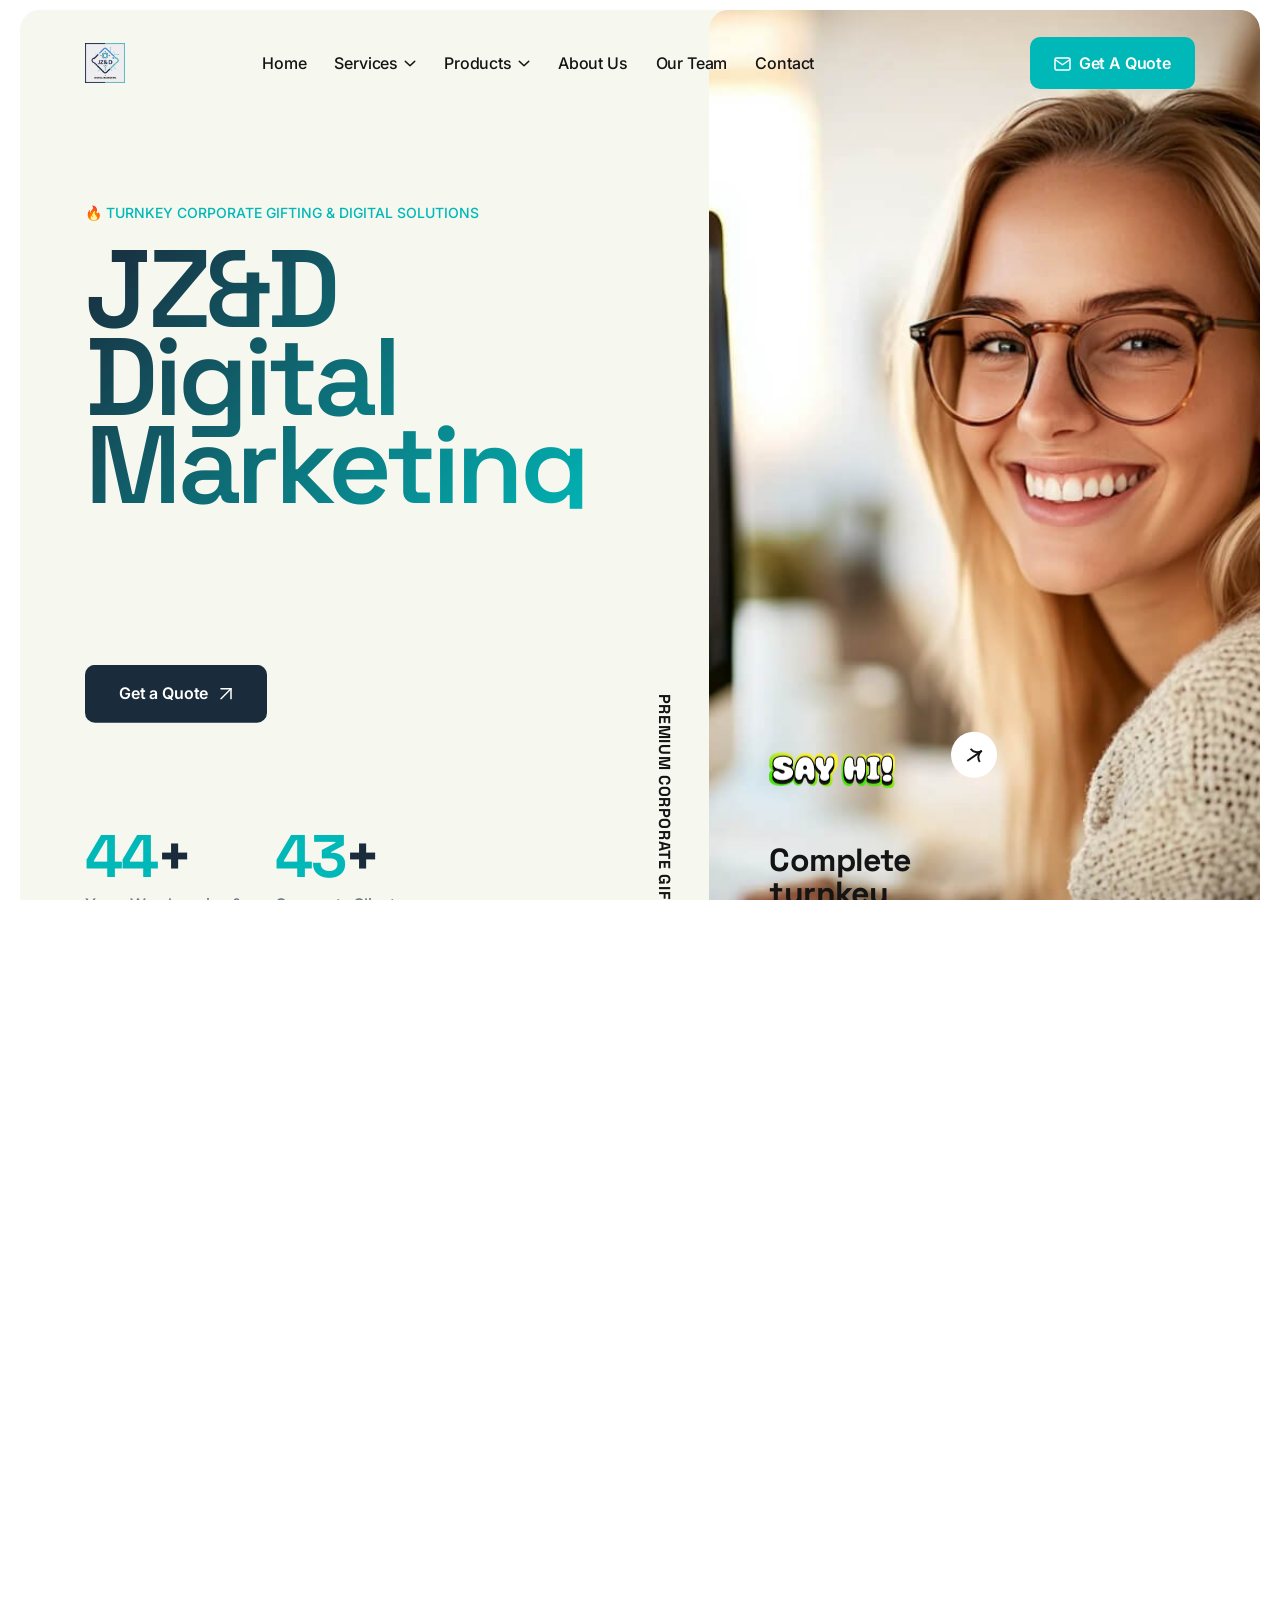
==== commit 7ee13ed2: "created team page" ====
--- a/index.html
+++ b/index.html
@@ -68,6 +68,25 @@
     .dgm-process-number span.h4 {
         color: white !important;
     }
+       
+    /* Client logo text fallbacks */
+    .client-logo-text {
+        font-weight: 700;
+        color: var(--jzd-navy);
+        font-size: 18px;
+        padding: 20px;
+        text-align: center;
+        border: 1px solid #eee;
+        border-radius: 8px;
+        background: white;
+    }
+    .dgm-brand-wrapper {
+        display: flex;
+        justify-content: space-around;
+        flex-wrap: wrap;
+        gap: 20px;
+        padding: 20px 0;
+    }
 </style>
 </head>
 
@@ -803,52 +822,27 @@
                     </div>
                 </div>
                 <!-- target audience area end -->
-
-                <!-- brand area start -->
+<!-- brand area start - TEXT ONLY -->
                 <div class="dgm-brand-area fix pt-80">
-                    <div class="dgm-brand-wrapper">
-                        <div class="swiper-container dgm-brand-active">
-                            <div class="swiper-wrapper">
-                                <div class="swiper-slide">
-                                    <div class="dgm-brand-item">
-                                        <img src="images/mastercard-logo.png" alt="Mastercard" onerror="this.src='images/brand-1.png'">
-                                    </div>
-                                </div>
-                                <div class="swiper-slide">
-                                    <div class="dgm-brand-item">
-                                        <img src="images/bmw-logo.png" alt="BMW" onerror="this.src='images/brand-2.png'">
-                                    </div>
-                                </div>
-                                <div class="swiper-slide">
-                                    <div class="dgm-brand-item">
-                                        <img src="images/kuehne-nagel-logo.png" alt="Kuehne + Nagel" onerror="this.src='images/brand-3.png'">
-                                    </div>
-                                </div>
-                                <div class="swiper-slide">
-                                    <div class="dgm-brand-item">
-                                        <img src="images/easy-way-crane-logo.png" alt="Easy Way Crane" onerror="this.src='images/brand-4.png'">
-                                    </div>
-                                </div>
-                            </div>
+                    <div class="container container-1230">
+                        <div class="dgm-brand-wrapper">
+                            <div class="client-logo-text">MASTERCARD</div>
+                            <div class="client-logo-text">BMW</div>
+                            <div class="client-logo-text">KUEHNE + NAGEL</div>
+                            <div class="client-logo-text">EASY WAY CRANE</div>
                         </div>
                     </div>
                 </div>
                 <!-- brand area end -->
-
-                <!-- team area start -->
+ <!-- team area start - AVATAR VERSION -->
                 <div id="team" class="dgm-team-area pt-120 pb-80">
                     <div class="container container-1330">
                         <div class="dgm-team-top-wrap mb-60">
                             <div class="row align-items-end">
                                 <div class="col-md-8">
-                                    <div class="dgm-team-title-box z-index-">
+                                    <div class="dgm-team-title-box">
                                         <span class="tp-section-subtitle subtitle-black mb-15 tp_fade_anim" data-delay=".3">Our Leadership</span>
-                                        <h4 class="tp-section-title-grotesk mb-0 tp_fade_anim" data-delay=".5">
-                                            Meet the
-                                            <span class="p-relative">
-                                                team
-                                            </span>
-                                        </h4>
+                                        <h4 class="tp-section-title-grotesk mb-0 tp_fade_anim" data-delay=".5">Meet the team</h4>
                                     </div>
                                 </div>
                             </div>
@@ -857,91 +851,33 @@
                             <div class="row">
                                 <!-- Jessie Naidoo - Director -->
                                 <div class="col-xl-4 col-lg-4 col-md-6">
-                                  <div class="dgm-team-item mb-40 tp_fade_anim jessie-highlight" data-delay=".3">
-                                        <div class="dgm-team-thumb tp--hover-item p-relative">
-                                            <a href="#">
-                                                <div class="tp--hover-img">
-                                                    <img src="images/jessie-naidoo.jpg" alt="Jessie Naidoo" onerror="this.src='images/team-1.jpg'">
-                                                </div>
-                                            </a>
+                                    <div class="dgm-team-item mb-40 tp_fade_anim jessie-highlight" data-delay=".3">
+                                        <div class="team-avatar-placeholder">
+                                            <div class="avatar-initials">JN</div>
                                         </div>
                                         <div class="dgm-team-content">
-                                            <h4 class="dgm-team-title-sm"><a class="tp-line-black" href="#">Jessie Naidoo</a></h4>
+                                            <h4 class="dgm-team-title-sm">Jessie Naidoo</h4>
                                             <span class="text-primary fw-bold">Director</span>
                                             <p class="team-contact mt-2">📞 076 475 1443</p>
-                                            <p class="small">Founded JZ&D in 2020 with extensive knowledge in corporate alignment and business affairs. Dedicated to commitments and obligatory affairs with major industries.</p>
-                                            <div class="dgm-team-social">
-                                                <a href="#">
-                                                    <span>
-                                                        <svg width="7" height="13" viewBox="0 0 7 13" fill="none" xmlns="http://www.w3.org/2000/svg">
-                                                            <path d="M7 0H5.09091C4.24704 0 3.43773 0.335226 2.84102 0.931933C2.24432 1.52864 1.90909 2.33795 1.90909 3.18182V5.09091H0V7.63636H1.90909V12.7273H4.45455V7.63636H6.36364L7 5.09091H4.45455V3.18182C4.45455 3.01304 4.52159 2.85118 4.64093 2.73184C4.76027 2.6125 4.92213 2.54545 5.09091 2.54545H7V0Z" fill="currentcolor"></path>
-                                                        </svg>
-                                                    </span>
-                                                </a>
-                                                <a href="#">
-                                                    <span>
-                                                        <svg xmlns="http://www.w3.org/2000/svg" width="12" height="12" viewBox="0 0 12 12" fill="none">
-                                                            <path d="M9.4507 0.5H11.2908L7.27076 5.15949L12 11.5H8.29704L5.39675 7.65451L2.07815 11.5H0.236963L4.53678 6.51615L0 0.5H3.79697L6.41858 4.01492L9.4507 0.5ZM8.8049 10.3831H9.8245L3.24294 1.55826H2.1488L8.8049 10.3831Z" fill="currentcolor"></path>
-                                                        </svg>
-                                                    </span>
-                                                </a>
-                                                <a href="#">
-                                                    <span>
-                                                        <svg width="12" height="12" viewBox="0 0 12 12" fill="none" xmlns="http://www.w3.org/2000/svg">
-                                                            <path d="M8.39996 3.59989C9.35474 3.59989 10.2704 3.97918 10.9455 4.65431C11.6207 5.32944 12 6.24512 12 7.1999V11.3999H9.59996V7.1999C9.59996 6.88164 9.47353 6.57642 9.24849 6.35137C9.02344 6.12633 8.71822 5.9999 8.39996 5.9999C8.0817 5.9999 7.77647 6.12633 7.55143 6.35137C7.32639 6.57642 7.19996 6.88164 7.19996 7.1999V11.3999H4.79995V7.1999C4.79995 6.24512 5.17924 5.32944 5.85437 4.65431C6.5295 3.97918 7.44518 3.59989 8.39996 3.59989Z" fill="#141414"></path>
-                                                            <path d="M2.4 4.19951H0V11.3995H2.4V4.19951Z" fill="#141414"></path>
-                                                            <path d="M1.2 2.4C1.86274 2.4 2.4 1.86274 2.4 1.2C2.4 0.537259 1.86274 0 1.2 0C0.537259 0 0 0.537259 0 1.2C0 1.86274 0.537259 2.4 1.2 2.4Z" fill="currentcolor"></path>
-                                                        </svg>
-                                                    </span>
-                                                </a>
-                                            </div>
+                                            <p class="small">Founded JZ&D in 2020 with extensive knowledge in corporate alignment and business affairs.</p>
                                         </div>
                                     </div>
                                 </div>
                                 <!-- Humza - Operations Manager -->
                                 <div class="col-xl-4 col-lg-4 col-md-6">
                                     <div class="dgm-team-item mb-40 tp_fade_anim" data-delay=".4">
-                                        <div class="dgm-team-thumb tp--hover-item p-relative">
-                                            <a href="#">
-                                                <div class="tp--hover-img">
-                                                    <img src="images/humza.jpg" alt="Humza" onerror="this.src='images/team-2.jpg'">
-                                                </div>
-                                            </a>
+                                        <div class="team-avatar-placeholder">
+                                            <div class="avatar-initials">HZ</div>
                                         </div>
                                         <div class="dgm-team-content">
-                                            <h4 class="dgm-team-title-sm"><a class="tp-line-black" href="#">Humza</a></h4>
+                                            <h4 class="dgm-team-title-sm">Humza</h4>
                                             <span class="text-primary fw-bold">Operations Manager</span>
                                             <p class="team-contact mt-2">📞 068 051 9853</p>
-                                            <p class="small">Oversees warehousing, distribution, and logistics operations. Ensures timely delivery and quality control across all client projects.</p>
-                                            <div class="dgm-team-social">
-                                                <a href="#">
-                                                    <span>
-                                                        <svg width="7" height="13" viewBox="0 0 7 13" fill="none" xmlns="http://www.w3.org/2000/svg">
-                                                            <path d="M7 0H5.09091C4.24704 0 3.43773 0.335226 2.84102 0.931933C2.24432 1.52864 1.90909 2.33795 1.90909 3.18182V5.09091H0V7.63636H1.90909V12.7273H4.45455V7.63636H6.36364L7 5.09091H4.45455V3.18182C4.45455 3.01304 4.52159 2.85118 4.64093 2.73184C4.76027 2.6125 4.92213 2.54545 5.09091 2.54545H7V0Z" fill="currentcolor"></path>
-                                                        </svg>
-                                                    </span>
-                                                </a>
-                                                <a href="#">
-                                                    <span>
-                                                        <svg xmlns="http://www.w3.org/2000/svg" width="12" height="12" viewBox="0 0 12 12" fill="none">
-                                                            <path d="M9.4507 0.5H11.2908L7.27076 5.15949L12 11.5H8.29704L5.39675 7.65451L2.07815 11.5H0.236963L4.53678 6.51615L0 0.5H3.79697L6.41858 4.01492L9.4507 0.5ZM8.8049 10.3831H9.8245L3.24294 1.55826H2.1488L8.8049 10.3831Z" fill="currentcolor"></path>
-                                                        </svg>
-                                                    </span>
-                                                </a>
-                                                <a href="#">
-                                                    <span>
-                                                        <svg width="12" height="12" viewBox="0 0 12 12" fill="none" xmlns="http://www.w3.org/2000/svg">
-                                                            <path d="M8.39996 3.59989C9.35474 3.59989 10.2704 3.97918 10.9455 4.65431C11.6207 5.32944 12 6.24512 12 7.1999V11.3999H9.59996V7.1999C9.59996 6.88164 9.47353 6.57642 9.24849 6.35137C9.02344 6.12633 8.71822 5.9999 8.39996 5.9999C8.0817 5.9999 7.77647 6.12633 7.55143 6.35137C7.32639 6.57642 7.19996 6.88164 7.19996 7.1999V11.3999H4.79995V7.1999C4.79995 6.24512 5.17924 5.32944 5.85437 4.65431C6.5295 3.97918 7.44518 3.59989 8.39996 3.59989Z" fill="#141414"></path>
-                                                            <path d="M2.4 4.19951H0V11.3995H2.4V4.19951Z" fill="#141414"></path>
-                                                            <path d="M1.2 2.4C1.86274 2.4 2.4 1.86274 2.4 1.2C2.4 0.537259 1.86274 0 1.2 0C0.537259 0 0 0.537259 0 1.2C0 1.86274 0.537259 2.4 1.2 2.4Z" fill="currentcolor"></path>
-                                                        </svg>
-                                                    </span>
-                                                </a>
-                                            </div>
-                                        </div>
-                                    </div>
-                                </div>
-                                <!-- Team Experience Note (as a team member card) -->
+                                            <p class="small">Oversees warehousing, distribution, and logistics operations.</p>
+                                        </div>
+                                    </div>
+                                </div>
+                                <!-- Team Experience Note -->
                                 <div class="col-xl-4 col-lg-4 col-md-12">
                                     <div class="dgm-team-item mb-40 tp_fade_anim bg-light p-4" data-delay=".5">
                                         <div class="text-center">
@@ -949,20 +885,12 @@
                                                 <span class="display-2 text-primary">35+</span>
                                             </div>
                                             <h4 class="mb-3">Years of Experience</h4>
-                                            <p class="mb-3">Our management have designed and implemented warehousing and distribution services for worldwide organizations including:</p>
+                                            <p class="mb-3">Serving worldwide organizations including:</p>
                                             <div class="row g-2">
-                                                <div class="col-6">
-                                                    <span class="badge bg-primary text-white p-2 w-100">Kuehne + Nagel</span>
-                                                </div>
-                                                <div class="col-6">
-                                                    <span class="badge bg-primary text-white p-2 w-100">BMW</span>
-                                                </div>
-                                                <div class="col-6">
-                                                    <span class="badge bg-primary text-white p-2 w-100">Easy Way Crane</span>
-                                                </div>
-                                                <div class="col-6">
-                                                    <span class="badge bg-primary text-white p-2 w-100">Mastercard</span>
-                                                </div>
+                                                <div class="col-6"><span class="badge bg-primary text-white p-2 w-100">Kuehne + Nagel</span></div>
+                                                <div class="col-6"><span class="badge bg-primary text-white p-2 w-100">BMW</span></div>
+                                                <div class="col-6"><span class="badge bg-primary text-white p-2 w-100">Easy Way Crane</span></div>
+                                                <div class="col-6"><span class="badge bg-primary text-white p-2 w-100">Mastercard</span></div>
                                             </div>
                                         </div>
                                     </div>
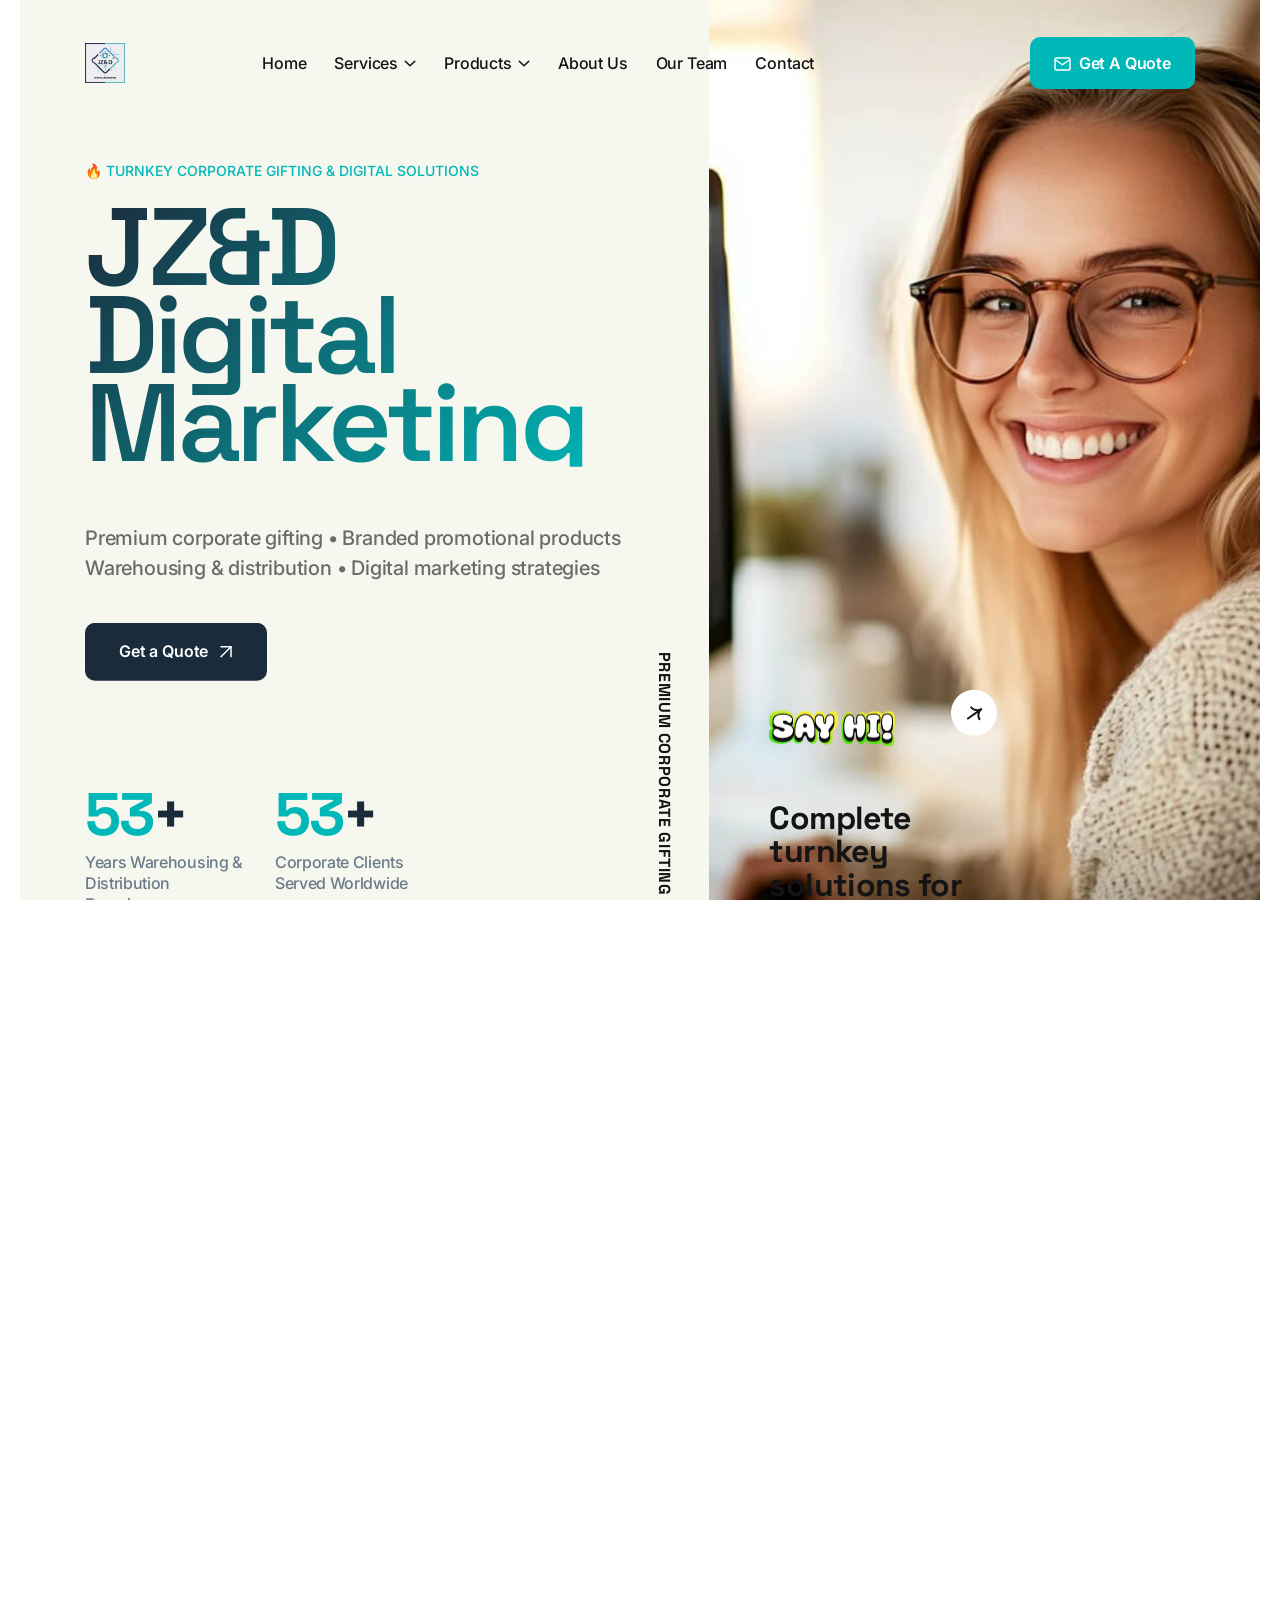
==== commit ffe1593a: "terms & conditions" ====
--- a/index.html
+++ b/index.html
@@ -518,7 +518,7 @@
                                     <!-- Service 01: Corporate Gifting -->
                                     <div id="corporate-gifting" class="dgm-service-item p-relative tp_fade_anim">
                                         <div class="dgm-service-bg">
-                                            <img src="images/service-bg.jpg" alt="">
+                                            <!-- <img src="images/service-bg.jpg" alt=""> -->
                                         </div>
                                         <div class="row align-items-center">
                                             <div class="col-lg-5">
@@ -548,7 +548,7 @@
                                     <!-- Service 02: Custom Branded Merchandise -->
                                     <div id="branded-merchandise" class="dgm-service-item p-relative tp_fade_anim">
                                         <div class="dgm-service-bg">
-                                            <img src="images/service-bg.jpg" alt="">
+                                            <!-- <img src="images/service-bg.jpg" alt=""> -->
                                         </div>
                                         <div class="row align-items-center">
                                             <div class="col-lg-5">
@@ -577,7 +577,7 @@
                                     <!-- Service 03: Warehousing & Distribution -->
                                     <div id="warehousing" class="dgm-service-item p-relative tp_fade_anim">
                                         <div class="dgm-service-bg">
-                                            <img src="images/service-bg.jpg" alt="">
+                                            <!-- <img src="images/service-bg.jpg" alt=""> -->
                                         </div>
                                         <div class="row align-items-center">
                                             <div class="col-lg-5">
@@ -606,7 +606,7 @@
                                     <!-- Service 04: Digital Marketing -->
                                     <div id="digital-marketing" class="dgm-service-item p-relative tp_fade_anim">
                                         <div class="dgm-service-bg">
-                                            <img src="images/service-bg.jpg" alt="">
+                                            <!-- <img src="images/service-bg.jpg" alt=""> -->
                                         </div>
                                         <div class="row align-items-center">
                                             <div class="col-lg-5">
@@ -1133,8 +1133,8 @@
                                     <div class="tp-copyright-2-right">
                                         <div class="tp-copyright-2-menu text-md-end text-center">
                                             <ul>
-                                                <li><a href="#">Privacy Policy</a></li>
-                                                <li><a href="#">Terms & Conditions</a></li>
+                                                <li><a href="/privacy.html">Privacy Policy</a></li>
+                                                <li><a href="/terms.html">Terms & Conditions</a></li>
                                             </ul>
                                         </div>
                                     </div>
--- a/css/main.css
+++ b/css/main.css
@@ -48966,4 +48966,74 @@
 .agntix-dark .tp-header-logo img,
 .agntix-dark .dgm-footer-logo img {
     filter: brightness(0) invert(1);
+}
+/* Founder avatar styles */
+.founder-avatar {
+    width: 100%;
+    max-width: 400px;
+    height: 400px;
+    background: linear-gradient(135deg, var(--jzd-navy) 0%, var(--jzd-cyan) 100%);
+    border-radius: 20px;
+    display: flex;
+    align-items: center;
+    justify-content: center;
+    margin: 0 auto;
+    box-shadow: 0 20px 40px rgba(0,0,0,0.1);
+    position: relative;
+    overflow: hidden;
+}
+
+.founder-avatar::before {
+    content: '';
+    position: absolute;
+    top: -50%;
+    right: -50%;
+    width: 200%;
+    height: 200%;
+    background: radial-gradient(circle, rgba(255,255,255,0.2) 0%, transparent 70%);
+    opacity: 0.5;
+}
+
+.avatar-initials-large {
+    font-size: 120px;
+    font-weight: 700;
+    color: white;
+    text-shadow: 2px 2px 4px rgba(0,0,0,0.2);
+    position: relative;
+    z-index: 2;
+}
+
+.avatar-title {
+    font-size: 18px;
+    color: white;
+    margin-top: 10px;
+    letter-spacing: 2px;
+    position: relative;
+    z-index: 2;
+}
+
+.founder-title-badge {
+    display: inline-block;
+    padding: 5px 20px;
+    background: rgba(0,184,184,0.1);
+    border-radius: 50px;
+    color: var(--jzd-cyan);
+    font-weight: 600;
+    margin-bottom: 15px;
+}
+
+.founder-name-large {
+    font-size: 42px;
+    font-weight: 700;
+    color: var(--jzd-navy);
+    margin-bottom: 15px;
+}
+
+.founder-quote-block {
+    font-size: 20px;
+    font-style: italic;
+    color: var(--jzd-navy);
+    border-left: 4px solid var(--jzd-cyan);
+    padding-left: 25px;
+    margin: 30px 0;
 }
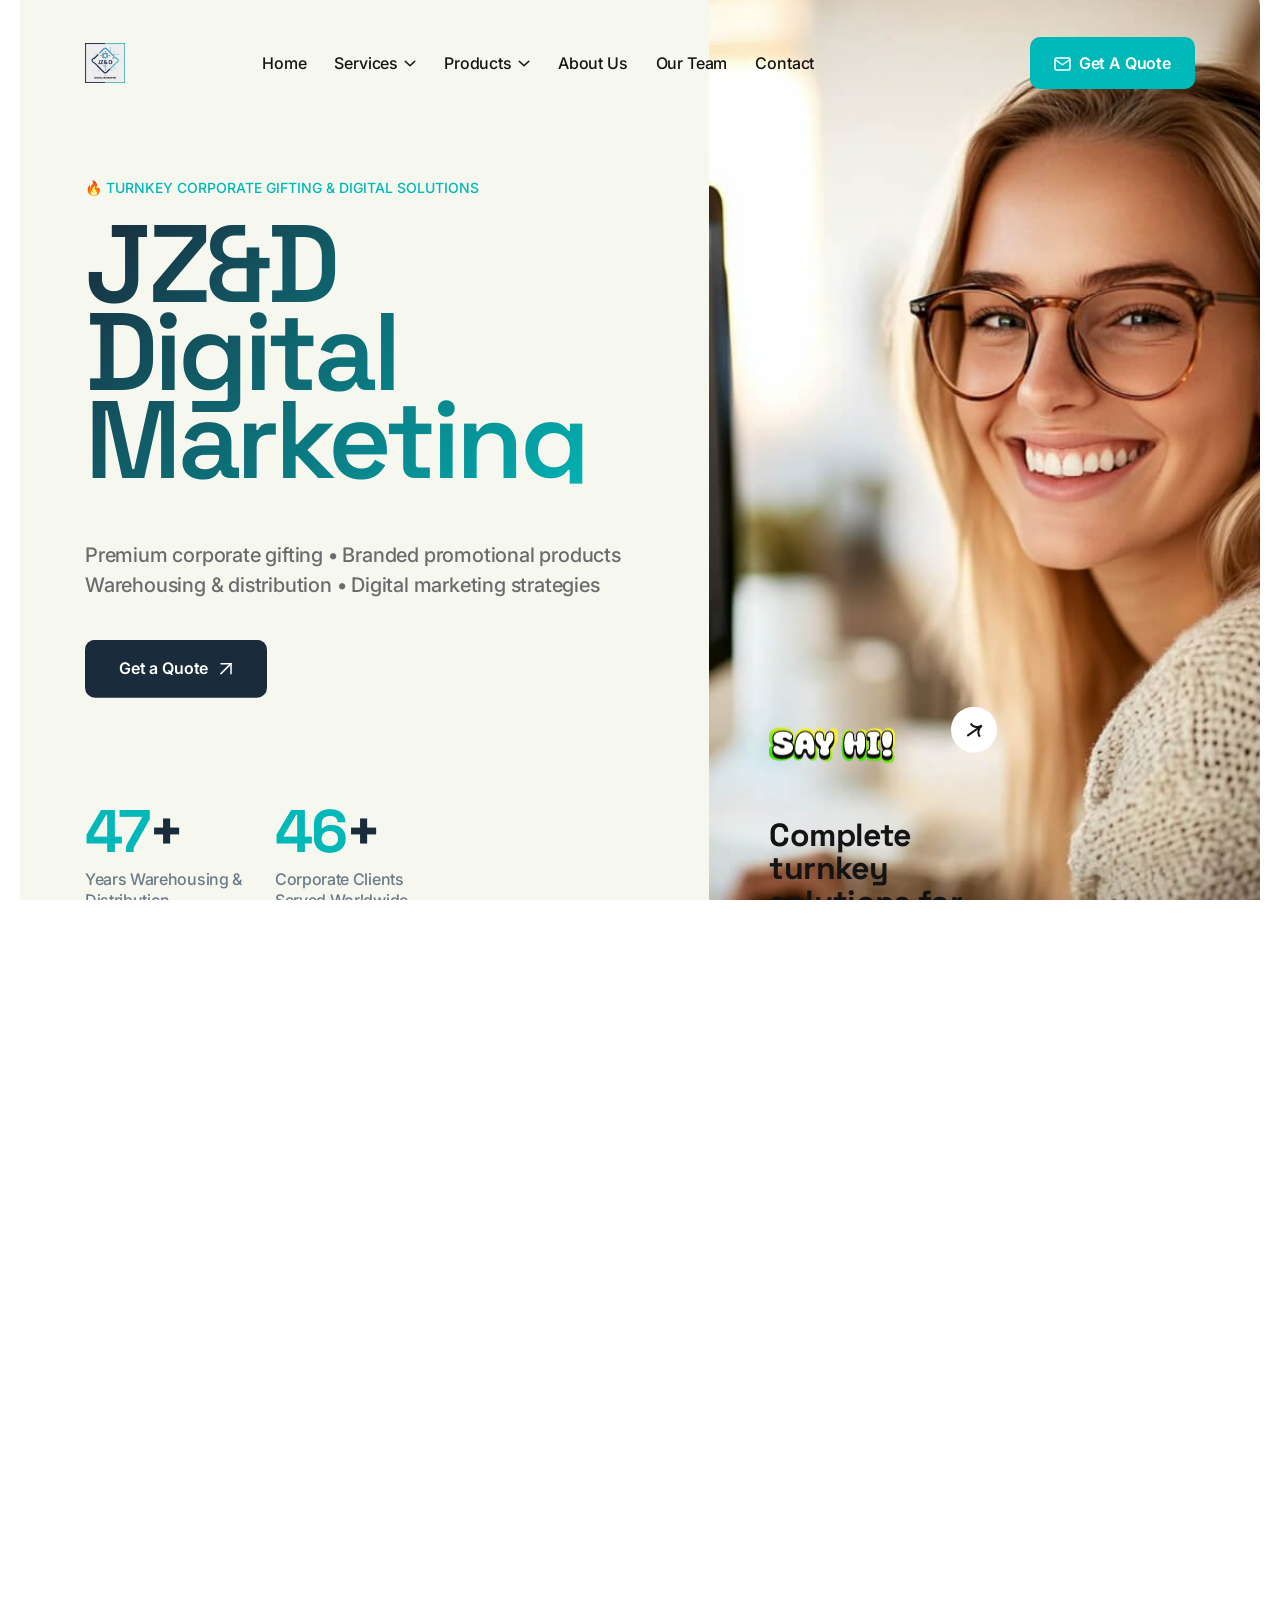
==== commit 6f58988f: "updated index page" ====
--- a/index.html
+++ b/index.html
@@ -309,9 +309,9 @@
                 <div class="dgm-hero-top pt-20">
                     <div class="dgm-hero-ptb grey-bg-2 fix z-index-1 p-relative">
                         <div class="dgm-hero-bg" data-background="assets/img/home-03/hero/hero-bg-shape.png"></div>
-                        <div class="dgm-hero-rotate-text">
+                        <!-- <div class="dgm-hero-rotate-text">
                             <span>Premium Corporate Gifting</span>
-                        </div>
+                        </div> -->
                         <div class="dgm-hero-social-box">
                             <div class="dgm-hero-social-text">
                                 <span>Follow</span>
@@ -431,7 +431,7 @@
                                             Complete turnkey
                                             <span class="p-relative">
                                                 solutions
-                                                <span class="tp-section-title-shape">
+                                                <!-- <span class="tp-section-title-shape">
                                                     <svg width="280" height="15" viewBox="0 0 280 15" fill="none" xmlns="http://www.w3.org/2000/svg">
                                                         <path d="M157.643 0.463566C152.553 0.665187 132.813 1.06843 113.879 1.37086C64.4049 2.12693 43.5474 2.7822 26.6628 3.94151C13.5027 4.8488 1.02542 6.15933 0.342587 6.71379C0.218435 6.8146 0.094283 8.07472 0.0322071 9.48606C-0.0919446 11.7543 0.094283 12.1575 1.45995 12.964C2.32901 13.4681 3.50846 13.9721 4.00506 14.1233C4.87413 14.3753 38.5193 12.8632 46.527 12.2079C50.0654 11.9559 159.009 10.847 185.577 10.7966C195.137 10.7966 217.36 11.099 234.927 11.5023C252.495 11.9055 268.386 12.1575 270.186 12.1071C274.656 12.0063 278.629 10.2421 278.815 8.32675C278.877 7.16743 278.691 6.96581 277.263 6.91541C275.711 6.865 275.711 6.8146 277.636 6.46176C280.305 5.95771 280.615 5.65528 279.063 4.94961C277.573 4.29435 277.325 3.43746 278.691 3.43746C279.187 3.43746 279.622 3.18544 279.622 2.93341C279.622 2.63098 279.312 2.42936 278.877 2.42936C278.505 2.42936 276.891 1.92531 275.339 1.32045L272.483 0.211542L219.719 0.161136C190.729 0.110732 162.795 0.261946 157.643 0.463566ZM200.475 2.47977C200.848 2.68139 204.572 2.88301 208.855 2.88301C213.139 2.93341 221.209 3.13503 226.857 3.38706C235.858 3.7903 234.865 3.8407 218.788 3.63908C208.731 3.53827 192.281 3.43746 182.225 3.43746C172.169 3.43746 164.099 3.33665 164.223 3.23584C164.409 3.08463 171.3 2.93341 179.556 2.88301C187.812 2.7822 194.888 2.58058 195.323 2.32855C196.254 1.87491 199.544 1.92531 200.475 2.47977ZM264.538 3.28625C263.296 3.38706 261.31 3.38706 260.192 3.28625C259.137 3.18544 260.192 3.08463 262.551 3.08463C264.972 3.08463 265.841 3.18544 264.538 3.28625ZM128.095 3.63908C127.971 3.73989 113.631 3.89111 96.1877 3.99192C78.8065 4.14313 68.8744 4.09273 74.1508 3.94151C85.2624 3.58868 128.467 3.33665 128.095 3.63908ZM159.009 3.73989C158.822 3.89111 158.264 3.94151 157.829 3.7903C157.332 3.63908 157.519 3.48787 158.202 3.48787C158.884 3.43746 159.257 3.58868 159.009 3.73989ZM268.759 7.01622C269.193 7.36905 267.393 7.46986 263.172 7.41946C259.758 7.31865 247.591 7.31865 236.169 7.36905C224.747 7.41946 213.822 7.36905 211.959 7.26824C206.435 6.91541 176.576 6.865 154.229 7.11703C131.261 7.41946 129.833 7.16743 150.815 6.51217C169.624 5.90731 267.952 6.36095 268.759 7.01622ZM118.845 7.52027C100.099 7.92351 80.7929 7.92351 85.3245 7.46986C87.1867 7.26824 98.7949 7.11703 111.086 7.11703C132.999 7.16743 133.185 7.16743 118.845 7.52027ZM200.786 7.97391C200.786 8.22594 200.351 8.32675 199.854 8.17553C199.358 7.97391 198.923 7.77229 198.923 7.67148C198.923 7.57067 199.358 7.46986 199.854 7.46986C200.351 7.46986 200.786 7.67148 200.786 7.97391ZM202.648 7.97391C202.648 8.22594 202.338 8.47796 201.965 8.47796C201.655 8.47796 201.531 8.22594 201.717 7.97391C201.903 7.67148 202.213 7.46986 202.4 7.46986C202.524 7.46986 202.648 7.67148 202.648 7.97391ZM207.304 7.97391C207.49 8.22594 207.242 8.47796 206.745 8.47796C206.186 8.47796 205.752 8.22594 205.752 7.97391C205.752 7.67148 206 7.46986 206.31 7.46986C206.683 7.46986 207.117 7.67148 207.304 7.97391ZM266.276 8.47796C267.393 8.8812 267.393 8.93161 265.965 8.8812C265.096 8.8812 263.606 8.67958 262.551 8.47796L260.689 8.07472H262.862C264.041 8.07472 265.593 8.22594 266.276 8.47796ZM122.694 8.8308C113.383 8.93161 98.2983 8.93161 89.1732 8.8308C80.048 8.78039 87.6833 8.72999 106.12 8.72999C124.556 8.72999 132.006 8.78039 122.694 8.8308ZM5.86734 10.4942C5.86734 10.7462 4.9362 10.9982 3.88091 10.9478C2.14279 10.9478 2.01864 10.847 3.07393 10.4942C4.81205 9.8893 5.86734 9.8893 5.86734 10.4942ZM15.7374 10.1917C15.6133 10.2925 13.3785 10.4942 10.8334 10.6454C7.79169 10.847 6.4881 10.7966 7.10886 10.4942C7.97792 10.0405 16.3582 9.73809 15.7374 10.1917ZM258.392 11.351C257.461 11.4519 255.785 11.4519 254.667 11.351C253.55 11.2502 254.295 11.1494 256.344 11.1494C258.392 11.1494 259.323 11.2502 258.392 11.351Z" fill="url(#paint0_linear_5012_164)"></path>
                                                         <defs>
@@ -441,7 +441,7 @@
 </linearGradient>
                                                         </defs>
                                                     </svg>
-                                                </span>
+                                                </span> -->
                                             </span>
                                             for your brand
                                         </h4>
@@ -486,7 +486,7 @@
                 <!-- about area end -->
 
                 <!-- services area start -->
-                <div id="services" class="dgm-service-area dgm-service-radius pt-120 black-bg-5 z-index-1">
+               <div id="services" class="dgm-service-area dgm-service-radius pt-120 grey-bg-2 z-index-1">
                     <div class="container container-1230">
                         <div class="row">
                             <div class="col-xl-7">
--- a/css/main.css
+++ b/css/main.css
@@ -49036,4 +49036,13 @@
     border-left: 4px solid var(--jzd-cyan);
     padding-left: 25px;
     margin: 30px 0;
+}
+/* Fix for dark text on dark background in services section */
+.black-bg-5 .dgm-service-content-right p {
+    color: #ffffff; /* White text for better contrast */
+}
+
+/* Optional: Slightly less bright alternative */
+.black-bg-5 .dgm-service-content-right p {
+    color: #f0f0f0; /* Light gray - still readable but softer */
 }
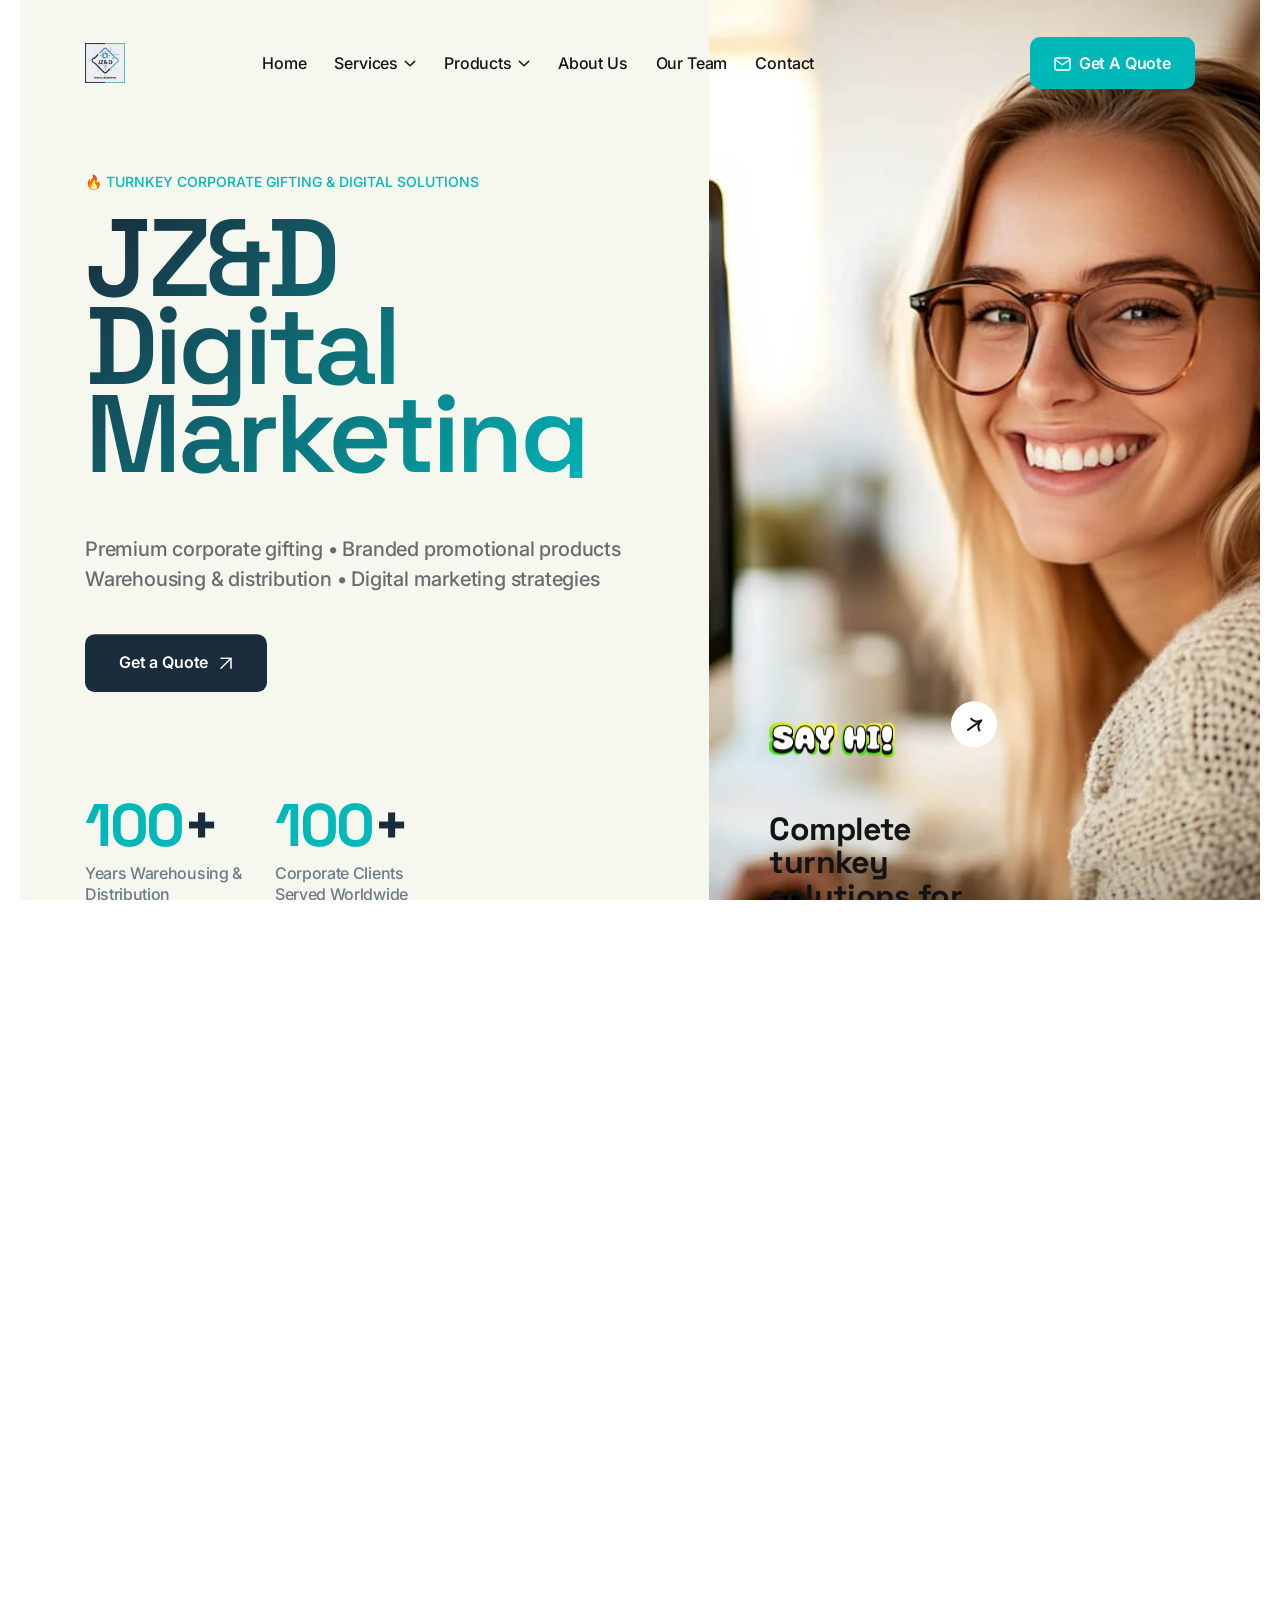
==== commit 57830a73: "removed text" ====
--- a/index.html
+++ b/index.html
@@ -309,9 +309,7 @@
                 <div class="dgm-hero-top pt-20">
                     <div class="dgm-hero-ptb grey-bg-2 fix z-index-1 p-relative">
                         <div class="dgm-hero-bg" data-background="assets/img/home-03/hero/hero-bg-shape.png"></div>
-                        <!-- <div class="dgm-hero-rotate-text">
-                            <span>Premium Corporate Gifting</span>
-                        </div> -->
+                        
                         <div class="dgm-hero-social-box">
                             <div class="dgm-hero-social-text">
                                 <span>Follow</span>
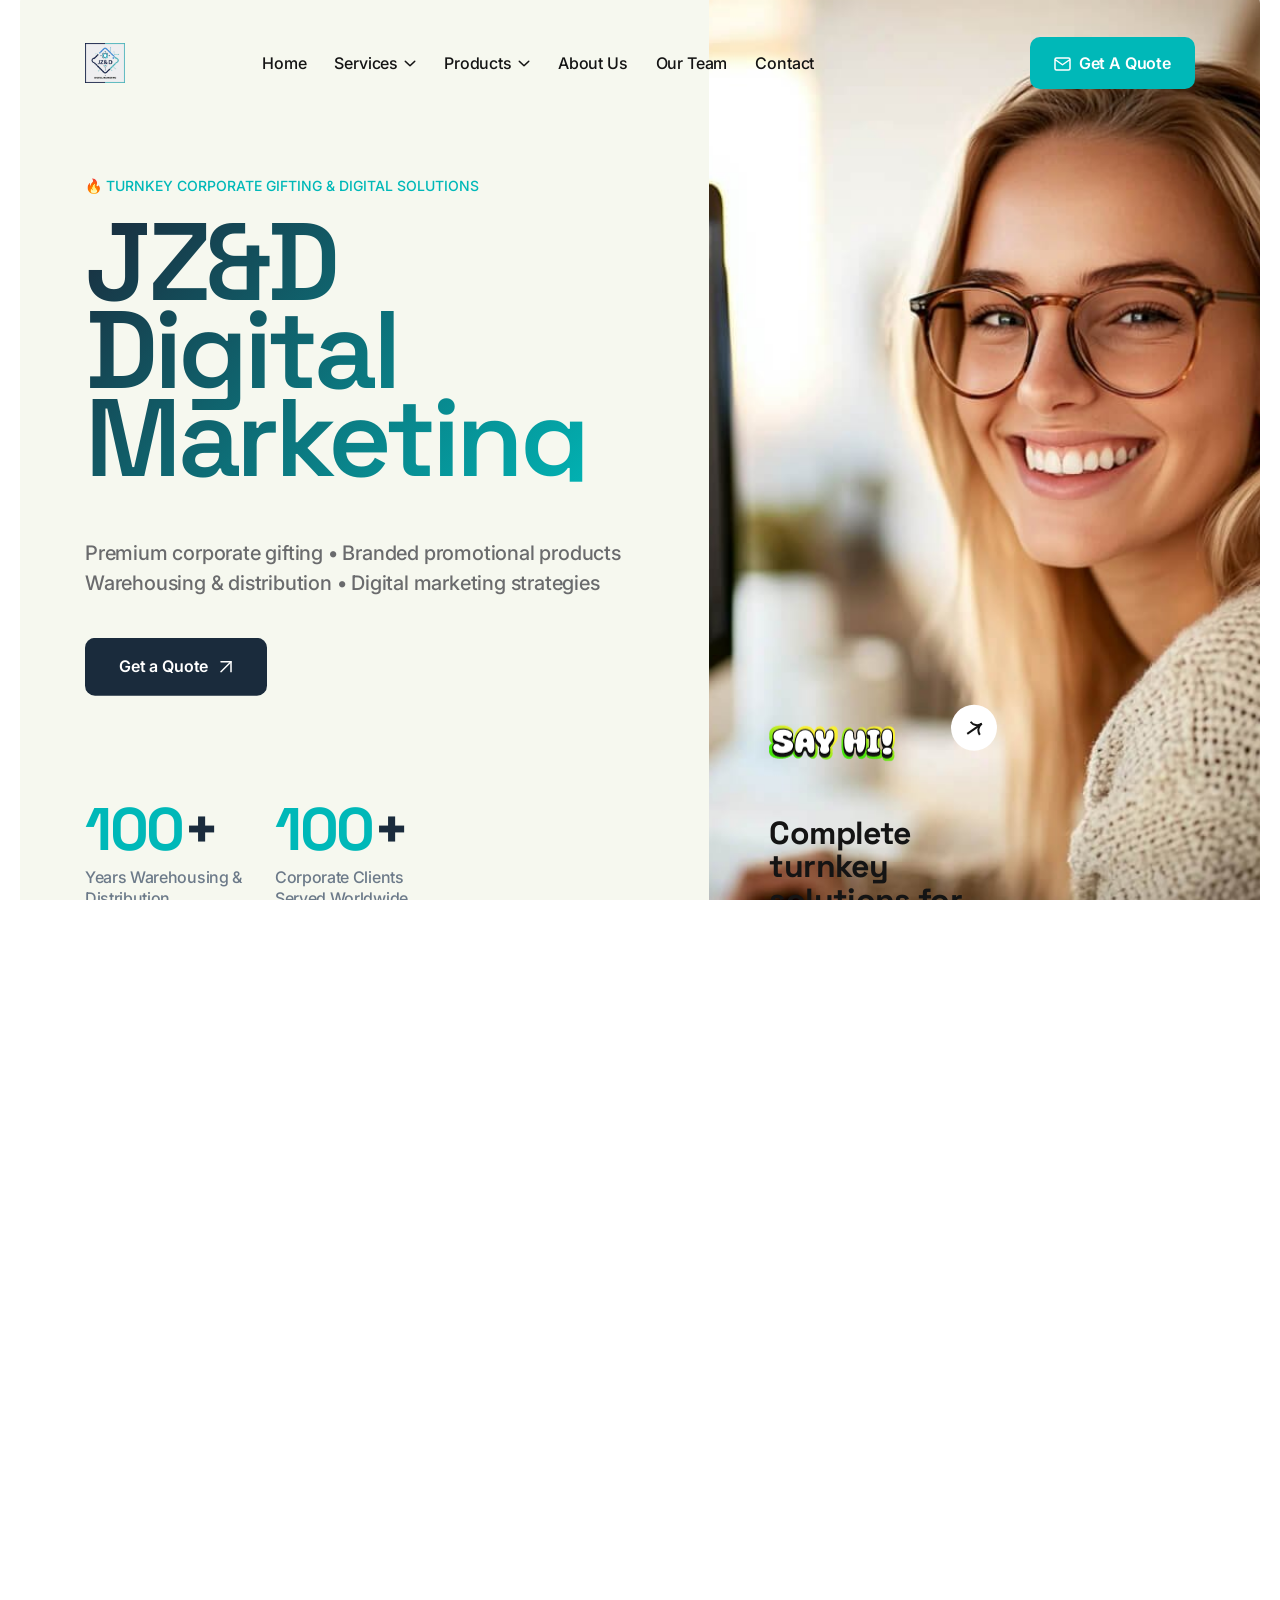
==== commit 852a88e3: "added meta head" ====
--- a/index.html
+++ b/index.html
@@ -4,6 +4,10 @@
 <head>
     <meta charset="utf-8">
     <meta http-equiv="x-ua-compatible" content="ie=edge">
+    
+    <!-- Google Search Console Verification -->
+    <meta name="google-site-verification" content="IwTj8JF7Z8bGzu5EypLs760jy9WYDfWn5wkKb52eiiA" />
+    
     <title>JZ&D Digital Marketing – Corporate Gifting & Digital Solutions</title>
     <meta name="description" content="JZ&D Digital Marketing offers turnkey corporate gifting, branded promotional products, warehousing & distribution, and digital marketing solutions. 35+ years experience serving Mastercard, BMW, Kuehne+Nagel and more.">
     <meta name="viewport" content="width=device-width, initial-scale=1">
--- a/css/main.css
+++ b/css/main.css
@@ -49045,4 +49045,150 @@
 /* Optional: Slightly less bright alternative */
 .black-bg-5 .dgm-service-content-right p {
     color: #f0f0f0; /* Light gray - still readable but softer */
+}
+/* ===== TEXT VISIBILITY FIXES ===== */
+
+/* Fix dark text on dark background in experience card */
+.experience-card {
+    background: #ffffff !important;
+    padding: 50px;
+    border-radius: 20px;
+    box-shadow: 0 10px 30px rgba(0,0,0,0.05);
+    margin: 30px 0;
+}
+
+.experience-number {
+    font-size: 72px;
+    font-weight: 700;
+    color: var(--jzd-cyan);
+    line-height: 1;
+    margin-bottom: 10px;
+}
+
+.experience-title {
+    font-size: 24px;
+    font-weight: 600;
+    color: var(--jzd-navy);
+    margin-bottom: 0;
+}
+
+.experience-text {
+    color: #555555 !important;  /* Dark gray for readability */
+    font-size: 18px;
+    line-height: 1.8;
+    margin-bottom: 25px;
+}
+
+/* Fix client badges */
+.client-badge {
+    background: var(--jzd-offwhite);
+    color: var(--jzd-navy) !important;
+    padding: 8px 20px;
+    border-radius: 50px;
+    font-weight: 600;
+    display: inline-block;
+    margin: 5px;
+    box-shadow: 0 5px 15px rgba(0,0,0,0.05);
+    border: 1px solid #e0e0e0;
+}
+
+/* Fix timeline content text */
+.timeline-content {
+    background: #ffffff !important;
+}
+
+.timeline-text {
+    color: #555555 !important;  /* Dark gray for readability */
+}
+
+/* Fix value cards text */
+.value-description {
+    color: #555555 !important;
+}
+
+/* Fix stat items */
+.stat-item {
+    background: #ffffff !important;
+}
+
+.stat-label {
+    color: var(--jzd-navy) !important;
+}
+
+/* Fix why choose us items */
+.dgm-why-item h5 {
+    color: var(--jzd-navy) !important;
+}
+
+/* Fix any paragraph text in dark sections */
+.black-bg-5 p,
+.dgm-footer-widget-paragraph p,
+.tp-copyright-2-left p {
+    color: rgba(255,255,255,0.9) !important;  /* White text for dark backgrounds */
+}
+
+/* Fix contact info in footer */
+.dgm-footer-widget-paragraph.color-style p {
+    color: rgba(255,255,255,0.9) !important;
+}
+
+.dgm-footer-widget-paragraph.color-style strong {
+    color: var(--jzd-cyan) !important;
+}
+
+/* Fix quick links in footer */
+.dgm-footer-widget-menu ul li a {
+    color: rgba(255,255,255,0.8) !important;
+}
+
+.dgm-footer-widget-menu ul li a:hover {
+    color: var(--jzd-cyan) !important;
+}
+
+/* Fix footer widget titles */
+.dgm-footer-widget-title {
+    color: #ffffff !important;
+}
+
+/* Ensure all service text is visible after background change */
+.grey-bg-2 .dgm-service-content-right p {
+    color: #444444 !important;
+}
+
+.grey-bg-2 .dgm-service-title-sm a {
+    color: var(--jzd-navy) !important;
+}
+
+.grey-bg-2 .dgm-service-content-left span {
+    color: var(--jzd-cyan) !important;
+    opacity: 0.8;
+}
+
+/* Fix founder section text */
+.founder-section p {
+    color: #555555 !important;
+}
+
+/* Fix mission section text (keep white on colored background) */
+.mission-section .mission-text {
+    color: rgba(255,255,255,0.95) !important;
+}
+
+/* Fix CTA section text */
+.cta-section p {
+    color: rgba(255,255,255,0.9) !important;
+}
+
+/* Fix any remaining dark text issues */
+.lead {
+    color: #444444 !important;
+}
+
+.tp-section-title-grotesk {
+    color: var(--jzd-navy) !important;
+}
+
+.tp-section-subtitle.subtitle-black {
+    color: var(--jzd-cyan) !important;
+    font-weight: 600;
 }
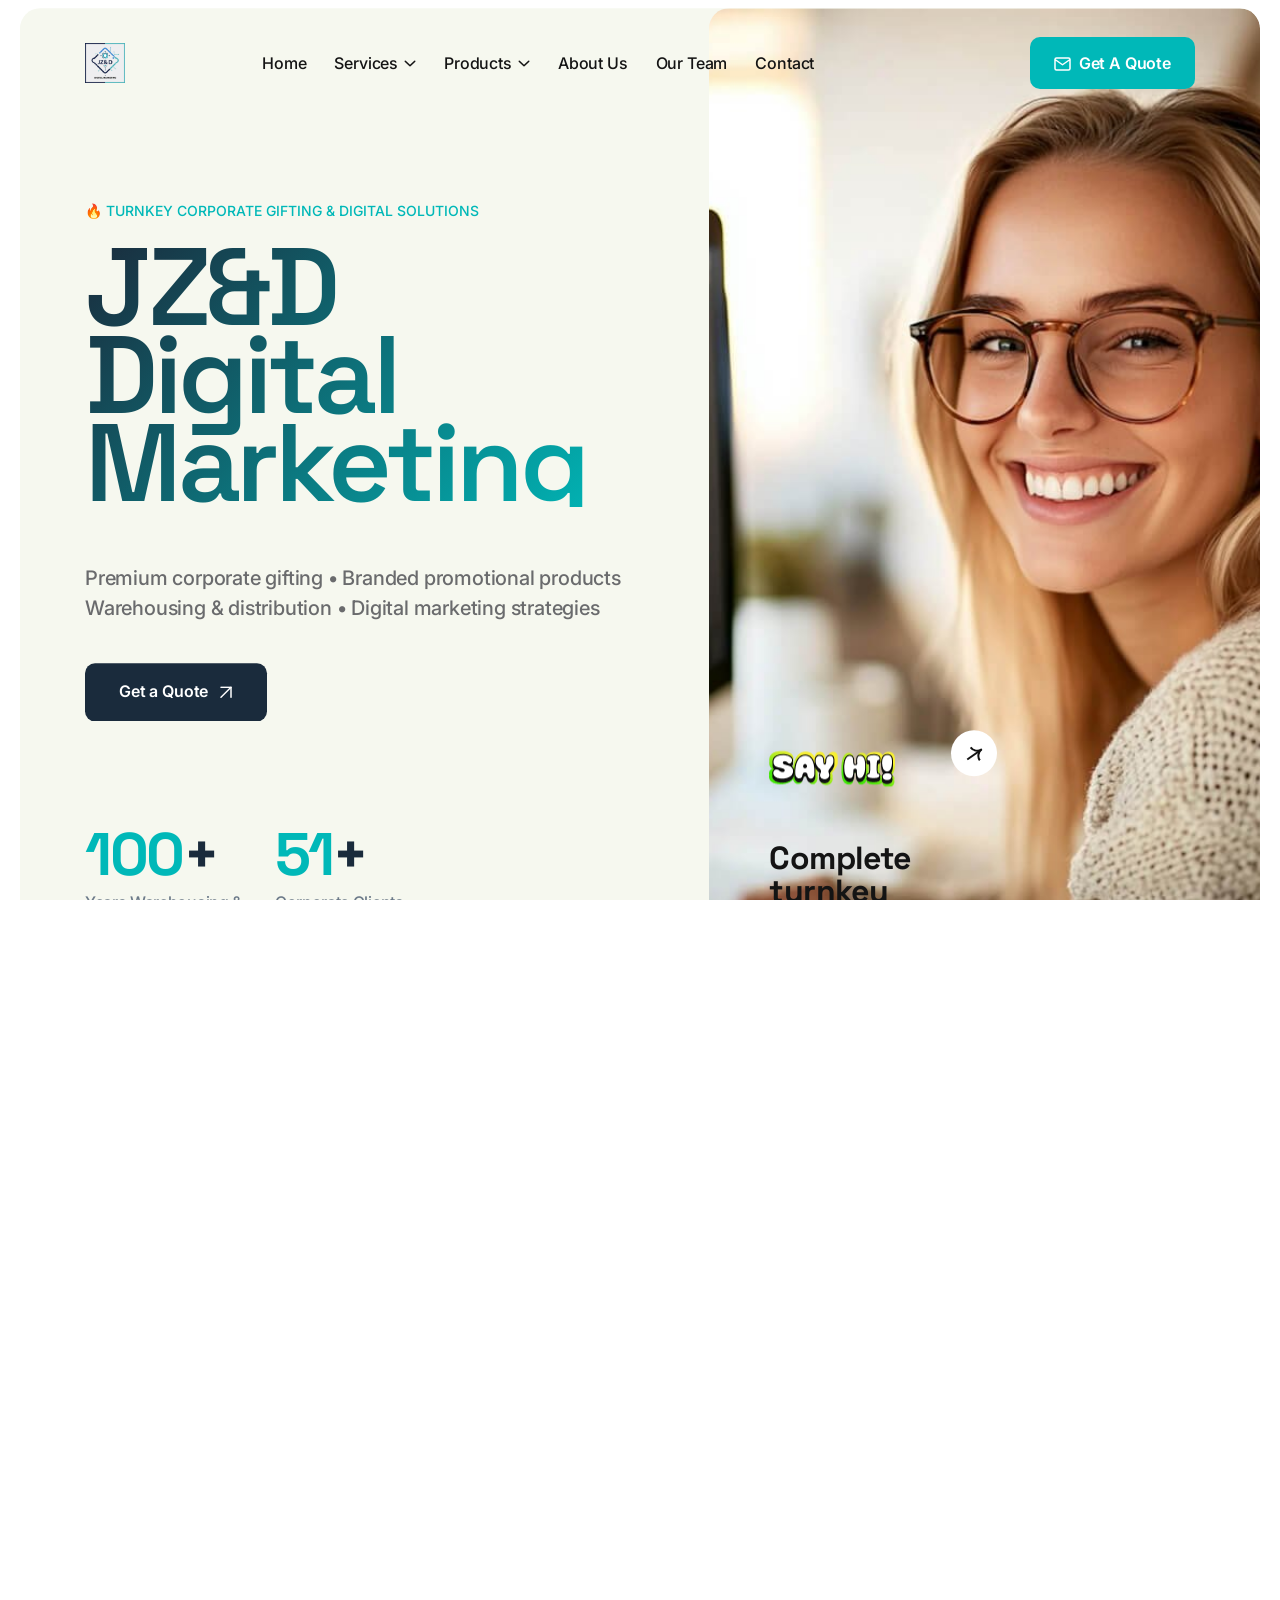
==== commit 8e3901f8: "added developed by Afribiz Connect on the footer" ====
--- a/index.html
+++ b/index.html
@@ -1037,116 +1037,144 @@
                 <!-- products showcase area end -->
 
             </main>
-
-            <footer class="pb-20">
-                <div id="contact" class="dgm-footer-bg p-relative">
-                    <!-- footer area start -->
-                    <div class="dgm-footer-area black-bg-5 pt-100 pb-60">
-                        <div class="container container-1430">
-                            <div class="row">
-                                <div class="col-xl-4 col-lg-4 col-md-6 mb-40">
-                                    <div class="dgm-footer-widget dgm-footer-col-1 z-index-1 tp_fade_anim" data-delay=".3">
-                                        <div class="dgm-footer-logo mb-30">
-                                            <a href="index.html"><img data-width="120px" src="images/jzd-logo.jpg" alt="JZ&D Digital Marketing"></a>
-                                        </div>
-                                        <div class="dgm-footer-widget-paragraph mb-35">
-                                            <p>Complete turnkey solutions for corporate gifting, warehousing, and digital marketing. Trusted by industry leaders worldwide.</p>
-                                        </div>
-                                        <div class="dgm-footer-widget-social">
-                                            <a href="#">
-                                                <span>
-                                                    <svg width="8" height="15" viewBox="0 0 8 15" fill="none" xmlns="http://www.w3.org/2000/svg">
-                                                        <path d="M8 0H5.81818C4.85376 0 3.92883 0.383116 3.24688 1.06507C2.56493 1.74702 2.18182 2.67194 2.18182 3.63636V5.81818H0V8.72727H2.18182V14.5455H5.09091V8.72727H7.27273L8 5.81818H5.09091V3.63636C5.09091 3.44348 5.16753 3.25849 5.30392 3.1221C5.44031 2.98571 5.6253 2.90909 5.81818 2.90909H8V0Z" fill="currentcolor"></path>
-                                                    </svg>
-                                                </span>
-                                            </a>
-                                            <a href="#">
-                                                <span>
-                                                    <svg xmlns="http://www.w3.org/2000/svg" width="12" height="12" viewBox="0 0 12 12" fill="none">
-                                                        <path d="M9.4507 0.5H11.2908L7.27076 5.15949L12 11.5H8.29704L5.39675 7.65451L2.07815 11.5H0.236963L4.53678 6.51615L0 0.5H3.79697L6.41858 4.01492L9.4507 0.5ZM8.8049 10.3831H9.8245L3.24294 1.55826H2.1488L8.8049 10.3831Z" fill="currentcolor"></path>
-                                                    </svg>
-                                                </span>
-                                            </a>
-                                            <a href="#">
-                                                <span>
-                                                    <svg width="14" height="14" viewBox="0 0 14 14" fill="none" xmlns="http://www.w3.org/2000/svg">
-                                                        <path d="M9.8001 4.2002C10.914 4.2002 11.9823 4.64269 12.7699 5.43035C13.5576 6.218 14.0001 7.28629 14.0001 8.4002V13.3002H11.2001V8.4002C11.2001 8.02889 11.0526 7.6728 10.79 7.41025C10.5275 7.1477 10.1714 7.0002 9.8001 7.0002C9.42879 7.0002 9.0727 7.1477 8.81015 7.41025C8.5476 7.6728 8.4001 8.02889 8.4001 8.4002V13.3002H5.6001V8.4002C5.6001 7.28629 6.0426 6.218 6.83025 5.43035C7.6179 4.64269 8.68619 4.2002 9.8001 4.2002Z" fill="currentcolor"></path>
-                                                        <path d="M2.8 4.89941H0V13.2994H2.8V4.89941Z" fill="currentcolor"></path>
-                                                        <path d="M1.4 2.8C2.1732 2.8 2.8 2.1732 2.8 1.4C2.8 0.626801 2.1732 0 1.4 0C0.626801 0 0 0.626801 0 1.4C0 2.1732 0.626801 2.8 1.4 2.8Z" fill="currentcolor"></path>
-                                                    </svg>
-                                                </span>
-                                            </a>
-                                        </div>
-                                    </div>
-                                </div>
-                                <div class="col-xl-2 col-lg-2  col-md-3 mb-40">
-                                    <div class="dgm-footer-widget dgm-footer-col-2 tp_fade_anim" data-delay=".4">
-                                        <h4 class="dgm-footer-widget-title">Quick Links</h4>
-                                        <div class="dgm-footer-widget-menu">
-                                            <ul>
-                                                <li><a href="#about">About Us</a></li>
-                                                <li><a href="#services">Services</a></li>
-                                                <li><a href="#products">Products</a></li>
-                                                <li><a href="#team">Our Team</a></li>
-                                                <li><a href="#contact">Contact</a></li>
-                                            </ul>
-                                        </div>
-                                    </div>
-                                </div>
-                                <div class="col-xl-2 col-lg-2 col-md-3 mb-40">
-                                    <div class="dgm-footer-widget dgm-footer-col-3 tp_fade_anim" data-delay=".5">
-                                        <h4 class="dgm-footer-widget-title">Our Services</h4>
-                                        <div class="dgm-footer-widget-menu">
-                                            <ul>
-                                                <li><a href="#corporate-gifting">Corporate Gifting</a></li>
-                                                <li><a href="#branded-merchandise">Custom Merchandise</a></li>
-                                                <li><a href="#warehousing">Warehousing</a></li>
-                                                <li><a href="#digital-marketing">Digital Marketing</a></li>
-                                            </ul>
-                                        </div>
-                                    </div>
-                                </div>
-                                <div class="col-xl-4 col-lg-4 col-md-6 mb-40">
-                                    <div class="dgm-footer-widget dgm-footer-col-4 z-index-1 tp_fade_anim" data-delay=".6">
-                                        <h4 class="dgm-footer-widget-title">Contact Us</h4>
-                                        <div class="dgm-footer-widget-paragraph color-style mb-20">
-                                            <p class="mb-2"><strong>Jessie Naidoo (Director):</strong> 076 475 1443</p>
-                                            <p class="mb-2"><strong>Humza (Operations Manager):</strong> 068 051 9853</p>
-                                            <p class="mb-2"><strong>Email:</strong> jzanddmarketing@gmail.com</p>
-                                            <p class="mb-2"><strong>Email:</strong> jessien1965@gmail.com</p>
-                                        </div>
-                                    </div>
-                                </div>
-                            </div>
-                        </div>
-                    </div>
-                    <!-- footer area end -->
-
-                    <!-- copyright area start -->
-                    <div class="tp-copyright-2-area tp-copyright-2-border black-bg-5">
-                        <div class="container container-1430">
-                            <div class="row align-items-center">
-                                <div class="col-xl-6 col-lg-6 col-md-6">
-                                    <div class="tp-copyright-2-left text-center text-md-start z-index-1">
-                                        <p>© 2026 <a href="#">JZ&D Digital Marketing (PTY) LTD</a>. All Rights Reserved.</p>
-                                    </div>
-                                </div>
-                                <div class="col-xl-6 col-lg-6 col-md-6">
-                                    <div class="tp-copyright-2-right">
-                                        <div class="tp-copyright-2-menu text-md-end text-center">
-                                            <ul>
-                                                <li><a href="/privacy.html">Privacy Policy</a></li>
-                                                <li><a href="/terms.html">Terms & Conditions</a></li>
-                                            </ul>
-                                        </div>
-                                    </div>
-                                </div>
-                            </div>
-                        </div>
-                    </div>
-                    <!-- copyright area end -->
-                </div>
-            </footer>
+<footer class="pb-20">
+    <div id="contact" class="dgm-footer-bg p-relative">
+        <!-- footer area start -->
+        <div class="dgm-footer-area black-bg-5 pt-100 pb-60">
+            <div class="container container-1430">
+                <div class="row">
+
+                    <!-- Logo & About -->
+                    <div class="col-xl-4 col-lg-4 col-md-6 mb-40">
+                        <div class="dgm-footer-widget dgm-footer-col-1 z-index-1 tp_fade_anim" data-delay=".3">
+                            <div class="dgm-footer-logo mb-30">
+                                <a href="index.html">
+                                    <img data-width="120px" src="images/jzd-logo.jpg" alt="JZ&D Digital Marketing">
+                                </a>
+                            </div>
+
+                            <div class="dgm-footer-widget-paragraph mb-35">
+                                <p>
+                                    Complete turnkey solutions for corporate gifting, warehousing, 
+                                    and digital marketing. Trusted by industry leaders worldwide.
+                                </p>
+                            </div>
+
+                            <div class="dgm-footer-widget-social">
+                                <a href="#">
+                                    <span>
+                                        <!-- Facebook -->
+                                        <svg width="8" height="15" viewBox="0 0 8 15" fill="none">
+                                            <path d="M8 0H5.81818C4.85376 0 3.92883 0.383116 3.24688 1.06507C2.56493 1.74702 2.18182 2.67194 2.18182 3.63636V5.81818H0V8.72727H2.18182V14.5455H5.09091V8.72727H7.27273L8 5.81818H5.09091V3.63636C5.09091 3.44348 5.16753 3.25849 5.30392 3.1221C5.44031 2.98571 5.6253 2.90909 5.81818 2.90909H8V0Z" fill="currentcolor"></path>
+                                        </svg>
+                                    </span>
+                                </a>
+
+                                <a href="#">
+                                    <span>
+                                        <!-- X / Twitter -->
+                                        <svg xmlns="http://www.w3.org/2000/svg" width="12" height="12" viewBox="0 0 12 12" fill="none">
+                                            <path d="M9.4507 0.5H11.2908L7.27076 5.15949L12 11.5H8.29704L5.39675 7.65451L2.07815 11.5H0.236963L4.53678 6.51615L0 0.5H3.79697L6.41858 4.01492L9.4507 0.5ZM8.8049 10.3831H9.8245L3.24294 1.55826H2.1488L8.8049 10.3831Z" fill="currentcolor"></path>
+                                        </svg>
+                                    </span>
+                                </a>
+
+                                <a href="#">
+                                    <span>
+                                        <!-- LinkedIn -->
+                                        <svg width="14" height="14" viewBox="0 0 14 14" fill="none">
+                                            <path d="M9.8001 4.2002C10.914 4.2002 11.9823 4.64269 12.7699 5.43035C13.5576 6.218 14.0001 7.28629 14.0001 8.4002V13.3002H11.2001V8.4002C11.2001 8.02889 11.0526 7.6728 10.79 7.41025C10.5275 7.1477 10.1714 7.0002 9.8001 7.0002C9.42879 7.0002 9.0727 7.1477 8.81015 7.41025C8.5476 7.6728 8.4001 8.02889 8.4001 8.4002V13.3002H5.6001V8.4002C5.6001 7.28629 6.0426 6.218 6.83025 5.43035C7.6179 4.64269 8.68619 4.2002 9.8001 4.2002Z" fill="currentcolor"></path>
+                                            <path d="M2.8 4.89941H0V13.2994H2.8V4.89941Z" fill="currentcolor"></path>
+                                            <path d="M1.4 2.8C2.1732 2.8 2.8 2.1732 2.8 1.4C2.8 0.626801 2.1732 0 1.4 0C0.626801 0 0 0.626801 0 1.4C0 2.1732 0.626801 2.8 1.4 2.8Z" fill="currentcolor"></path>
+                                        </svg>
+                                    </span>
+                                </a>
+                            </div>
+                        </div>
+                    </div>
+
+                    <!-- Quick Links -->
+                    <div class="col-xl-2 col-lg-2 col-md-3 mb-40">
+                        <div class="dgm-footer-widget dgm-footer-col-2 tp_fade_anim" data-delay=".4">
+                            <h4 class="dgm-footer-widget-title">Quick Links</h4>
+                            <div class="dgm-footer-widget-menu">
+                                <ul>
+                                    <li><a href="#about">About Us</a></li>
+                                    <li><a href="#services">Services</a></li>
+                                    <li><a href="#products">Products</a></li>
+                                    <li><a href="#team">Our Team</a></li>
+                                    <li><a href="#contact">Contact</a></li>
+                                </ul>
+                            </div>
+                        </div>
+                    </div>
+
+                    <!-- Services -->
+                    <div class="col-xl-2 col-lg-2 col-md-3 mb-40">
+                        <div class="dgm-footer-widget dgm-footer-col-3 tp_fade_anim" data-delay=".5">
+                            <h4 class="dgm-footer-widget-title">Our Services</h4>
+                            <div class="dgm-footer-widget-menu">
+                                <ul>
+                                    <li><a href="#corporate-gifting">Corporate Gifting</a></li>
+                                    <li><a href="#branded-merchandise">Custom Merchandise</a></li>
+                                    <li><a href="#warehousing">Warehousing</a></li>
+                                    <li><a href="#digital-marketing">Digital Marketing</a></li>
+                                </ul>
+                            </div>
+                        </div>
+                    </div>
+
+                    <!-- Contact -->
+                    <div class="col-xl-4 col-lg-4 col-md-6 mb-40">
+                        <div class="dgm-footer-widget dgm-footer-col-4 z-index-1 tp_fade_anim" data-delay=".6">
+                            <h4 class="dgm-footer-widget-title">Contact Us</h4>
+                            <div class="dgm-footer-widget-paragraph color-style mb-20">
+                                <p class="mb-2"><strong>Jessie Naidoo (Director):</strong> 076 475 1443</p>
+                                <p class="mb-2"><strong>Humza (Operations Manager):</strong> 068 051 9853</p>
+                                <p class="mb-2"><strong>Email:</strong> jzanddmarketing@gmail.com</p>
+                                <p class="mb-2"><strong>Email:</strong> jessien1965@gmail.com</p>
+                            </div>
+                        </div>
+                    </div>
+
+                </div>
+            </div>
+        </div>
+
+        <!-- Copyright -->
+        <div class="tp-copyright-2-area tp-copyright-2-border black-bg-5">
+            <div class="container container-1430">
+                <div class="row align-items-center">
+
+                    <div class="col-xl-6 col-lg-6 col-md-6">
+                        <div class="tp-copyright-2-left text-center text-md-start z-index-1">
+                            <p>© 2026 <a href="#">JZ&D Digital Marketing (PTY) LTD</a>. All Rights Reserved.</p>
+                            <p style="font-size:13px; opacity:0.8;">
+                                Website developed by 
+                                <a href="https://afribizconnect.co.za/" target="_blank" rel="noopener">
+                                    Afribiz Connect
+                                </a>
+                            </p>
+                        </div>
+                    </div>
+
+                    <div class="col-xl-6 col-lg-6 col-md-6">
+                        <div class="tp-copyright-2-right">
+                            <div class="tp-copyright-2-menu text-md-end text-center">
+                                <ul>
+                                    <li><a href="/privacy.html">Privacy Policy</a></li>
+                                    <li><a href="/terms.html">Terms & Conditions</a></li>
+                                </ul>
+                            </div>
+                        </div>
+                    </div>
+
+                </div>
+            </div>
+        </div>
+
+    </div>
+</footer>
 
         </div>
     </div>
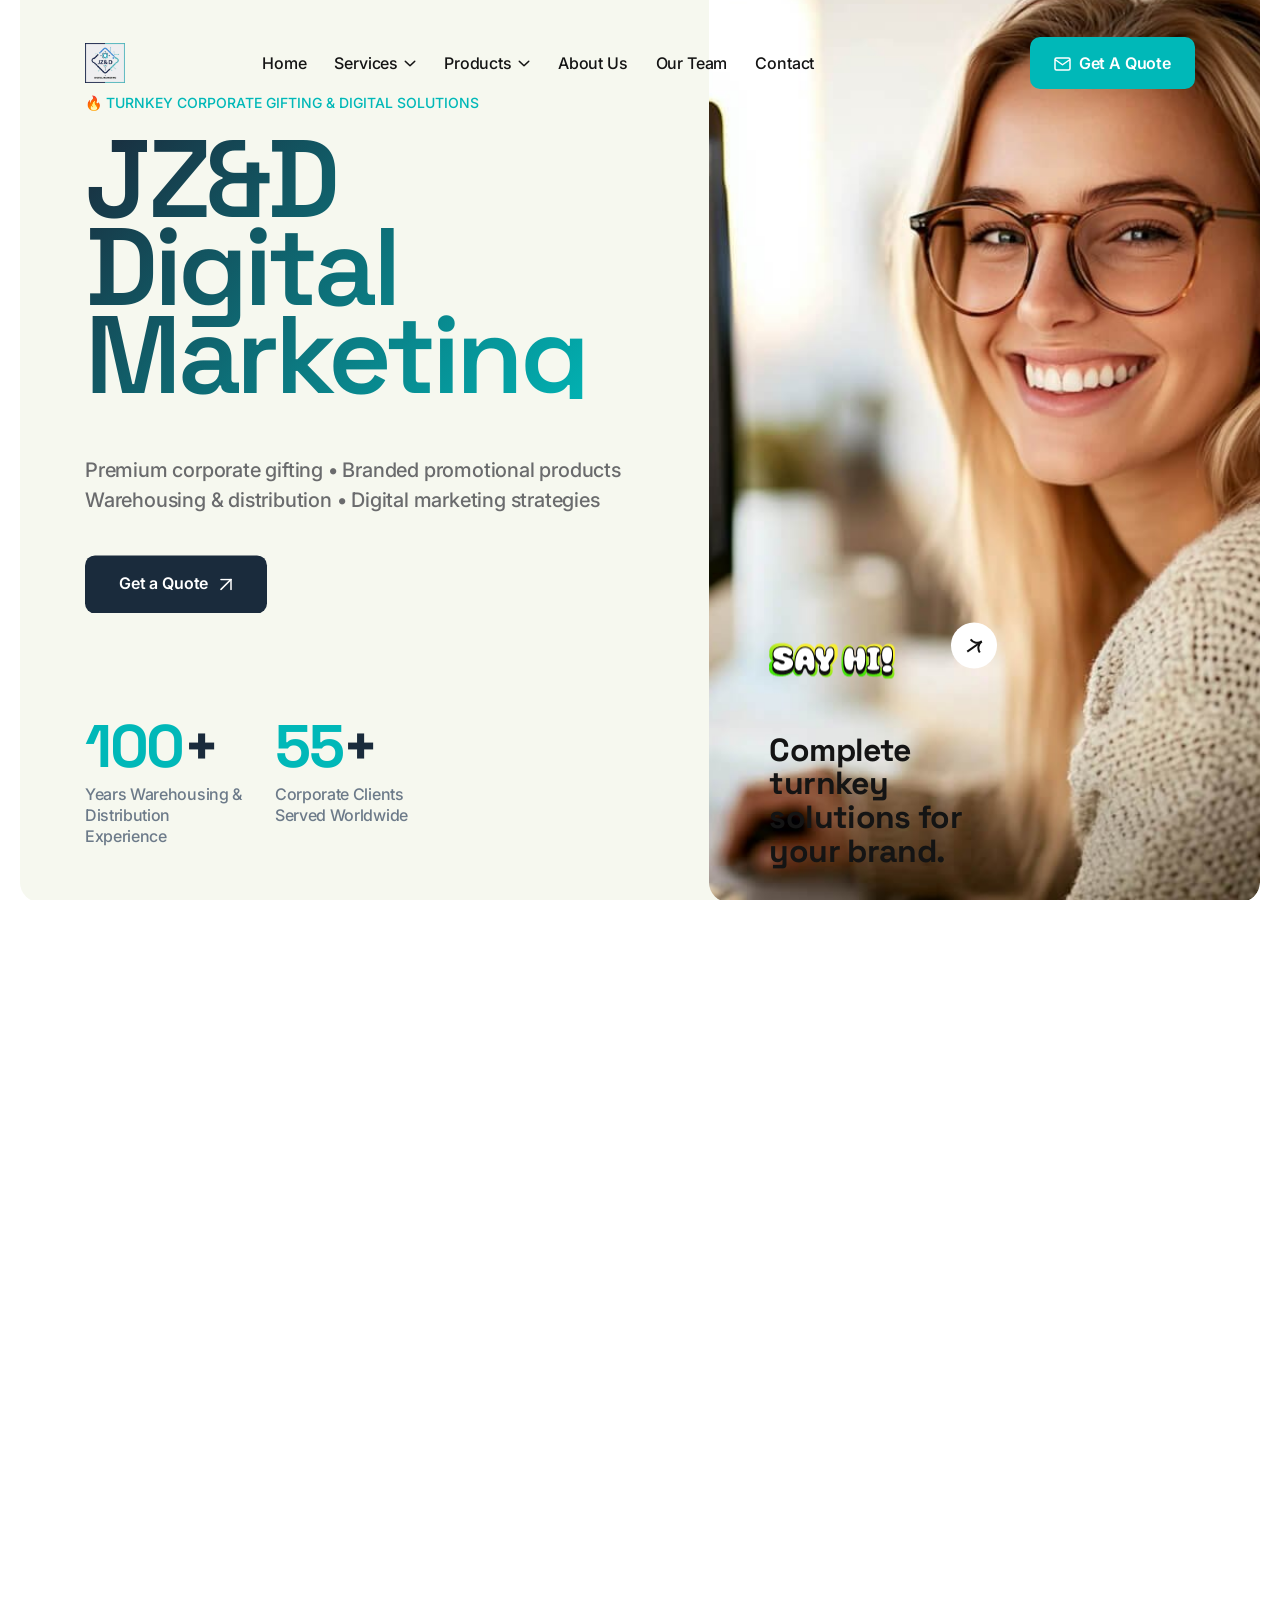
==== commit ebaa111a: "updated emails" ====
--- a/index.html
+++ b/index.html
@@ -177,7 +177,7 @@
                     <ul>
                         <li><a href="tel:0764751443">Jessie Naidoo (Director): 076 475 1443</a></li>
                         <li><a href="tel:0680519853">Humza (Operations): 068 051 9853</a></li>
-                        <li><a href="mailto:jzanddmarketing@gmail.com">jzanddmarketing@gmail.com</a></li>
+                        <li><a href="mailtoSales@jzdmarketing.co.za"Sales@jzdmarketing.co.za</a></li>
                         <li><a href="mailto:jessien1965@gmail.com">jessien1965@gmail.com</a></li>
                     </ul>
                 </div>
@@ -1131,7 +1131,7 @@
                             <div class="dgm-footer-widget-paragraph color-style mb-20">
                                 <p class="mb-2"><strong>Jessie Naidoo (Director):</strong> 076 475 1443</p>
                                 <p class="mb-2"><strong>Humza (Operations Manager):</strong> 068 051 9853</p>
-                                <p class="mb-2"><strong>Email:</strong> jzanddmarketing@gmail.com</p>
+                                <p class="mb-2"><strong>Email:</strong>Sales@jzdmarketing.co.za</p>
                                 <p class="mb-2"><strong>Email:</strong> jessien1965@gmail.com</p>
                             </div>
                         </div>
